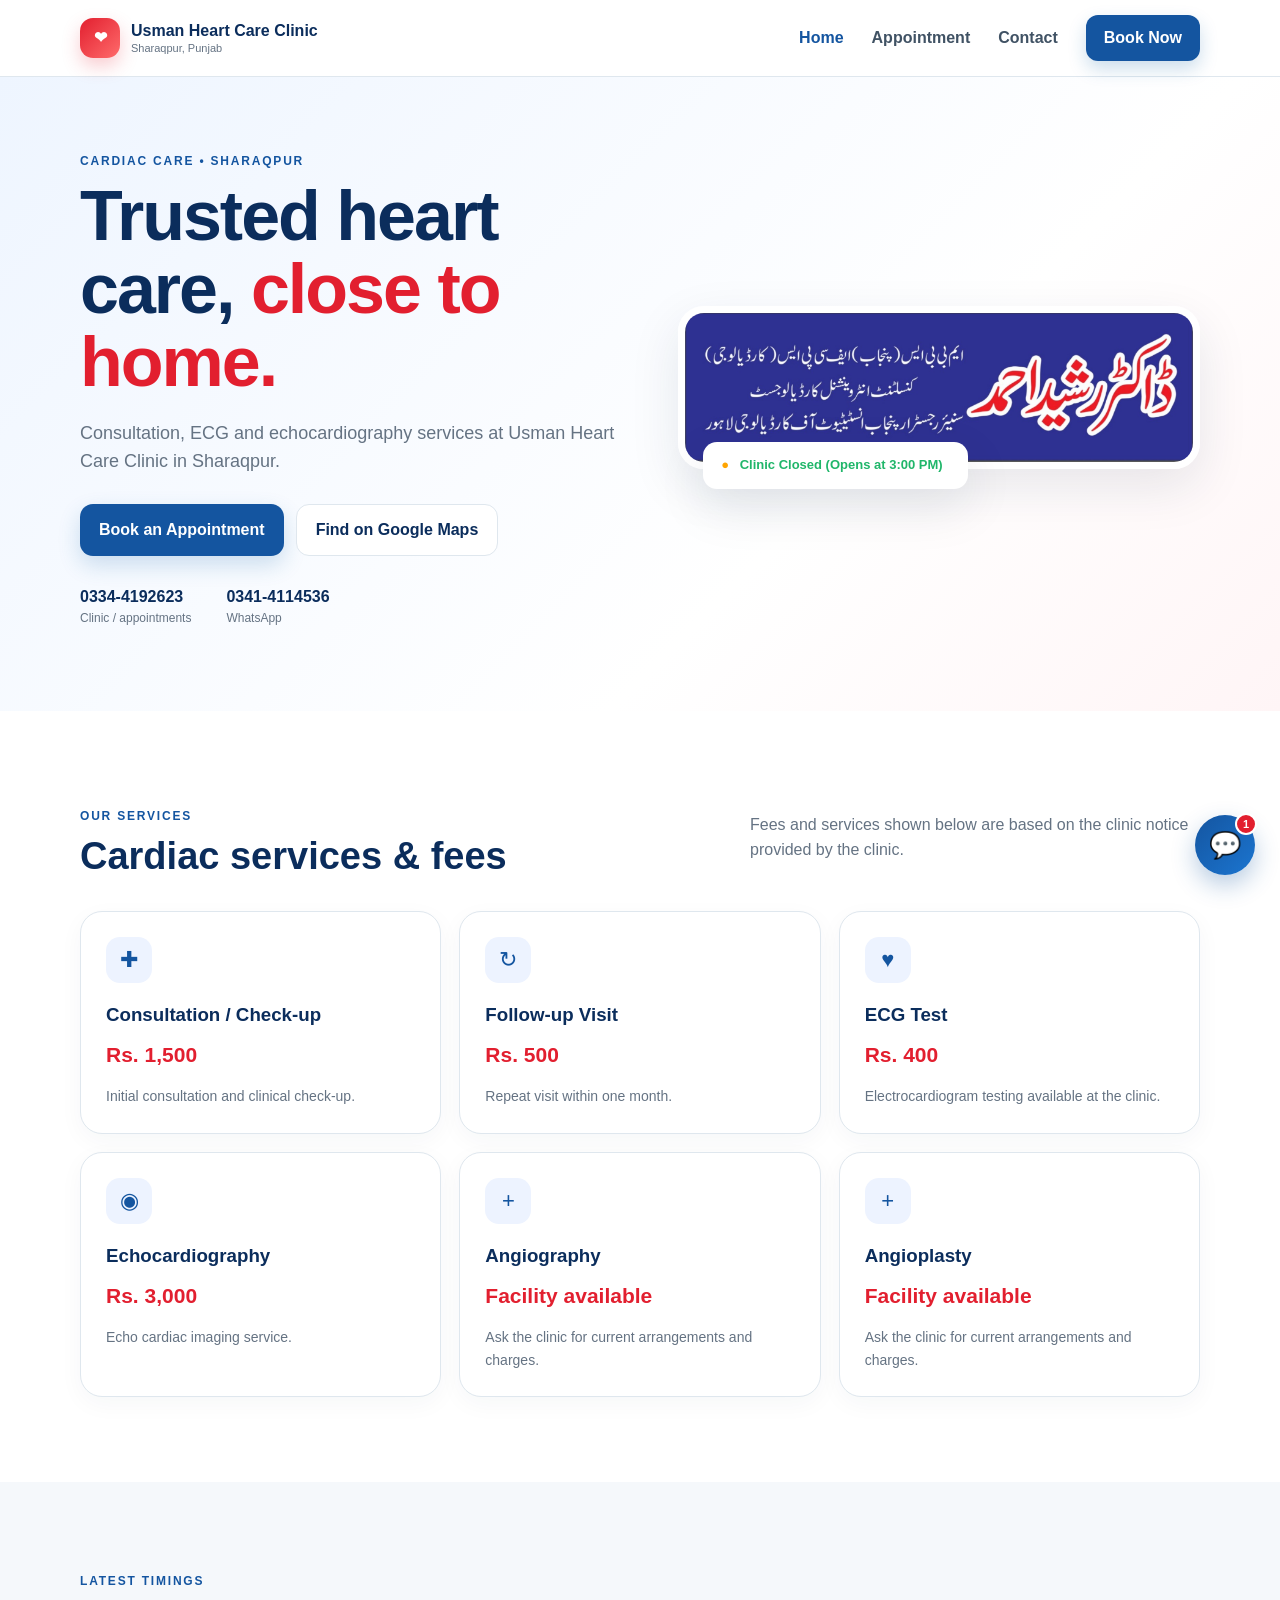
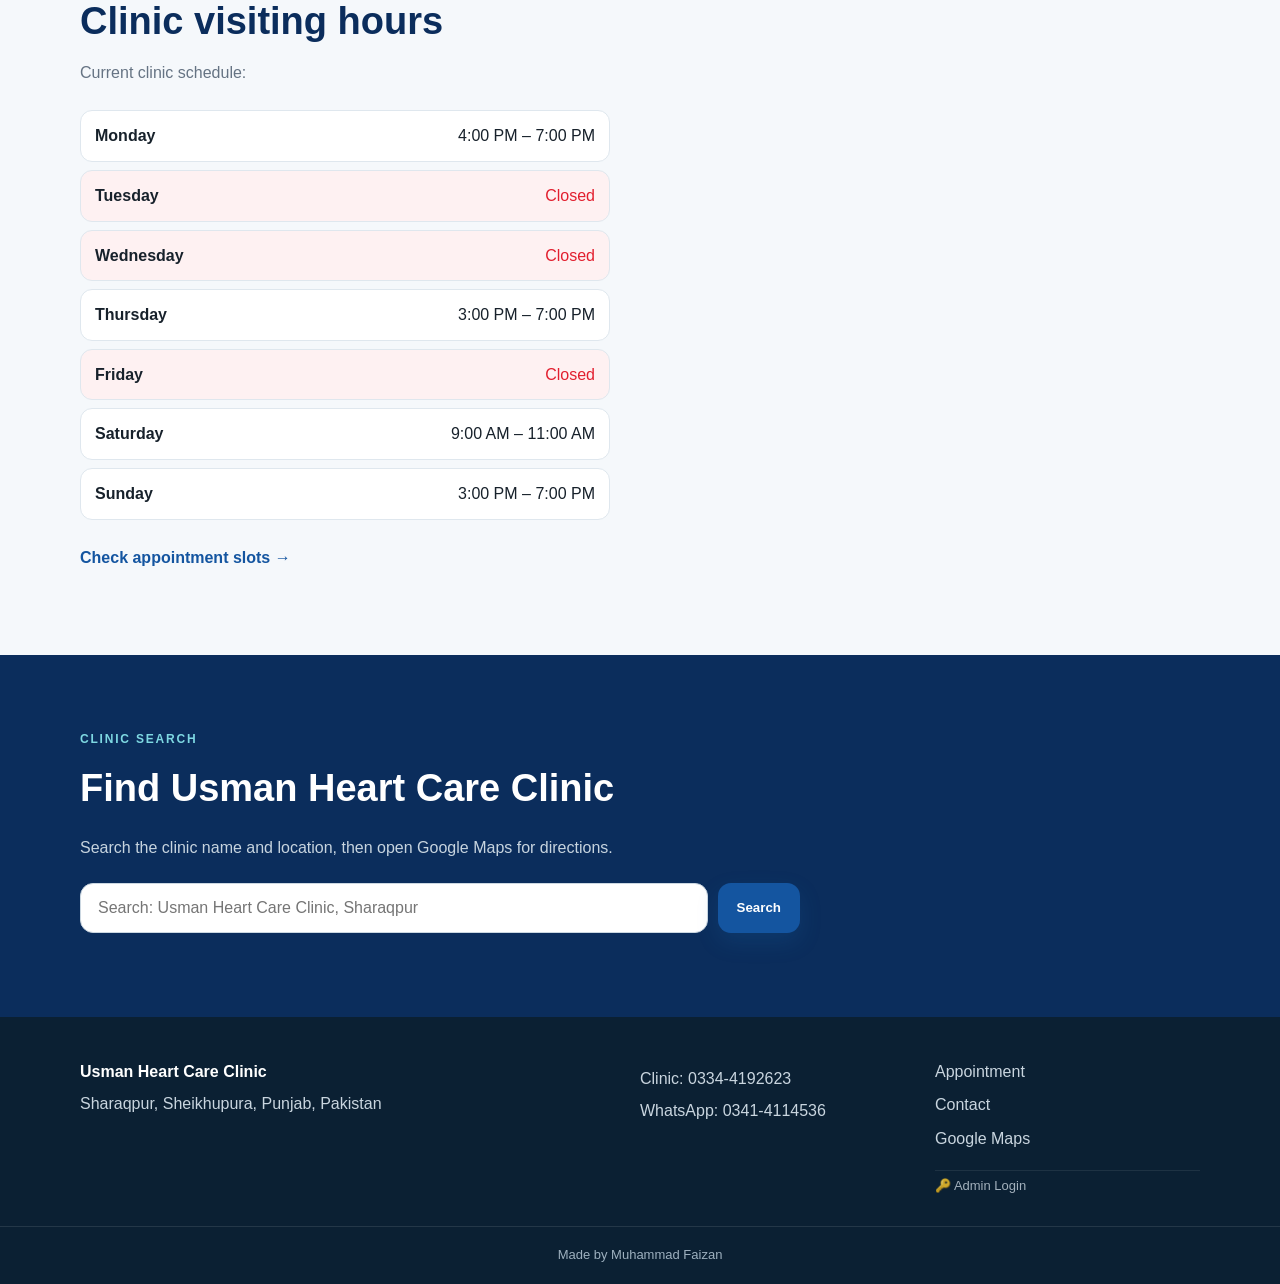
==== index.html @ 04d71bb1 "feat: Add Admin Panel, custom schedule/fees settings, OpenRouter chatbot integration, and display Dr" ====
<!DOCTYPE html>
<html lang="en">
<head>
  <meta charset="UTF-8">
  <meta name="viewport" content="width=device-width, initial-scale=1.0">
  <meta name="description" content="Usman Heart Care Clinic, Sharaqpur — cardiology consultation, ECG and echocardiography.">
  <title>Usman Heart Care Clinic | Sharaqpur</title>
  <link rel="stylesheet" href="style.css">
</head>
<body>
<header class="site-header">
  <nav class="nav container">
    <a class="brand" href="index.html"><span class="brand-icon">❤</span><span>Usman Heart Care Clinic<small>Sharaqpur, Punjab</small></span></a>
    <button class="menu-btn" aria-label="Open menu">☰</button>
    <div class="nav-links">
      <a class="active" href="index.html">Home</a>
      <a href="appointment.html">Appointment</a>
      <a href="contact.html">Contact</a>
      <a class="nav-cta" href="appointment.html">Book Now</a>
    </div>
  </nav>
</header>

<main>
<section class="hero">
  <div class="hero-bg"></div>
  <div class="container hero-grid">
    <div class="hero-copy">
      <span class="eyebrow">CARDIAC CARE • SHARAQPUR</span>
      <h1 id="hero-heading">Trusted heart care, <span>close to home.</span></h1>
      <p id="hero-subheading">Consultation, ECG and echocardiography services at Usman Heart Care Clinic in Sharaqpur.</p>
      <div class="hero-actions">
        <a class="btn btn-primary" href="appointment.html">Book an Appointment</a>
        <a class="btn btn-light" id="hero-maps-btn" href="https://www.google.com/maps/place/Usman+Heart+Care+Clinic,+Sharaqpur" target="_blank" rel="noopener">Find on Google Maps</a>
      </div>
      <div class="quick-info">
        <div><strong id="hero-phone">0334-4192623</strong><span>Clinic / appointments</span></div>
        <div><strong id="hero-whatsapp">0341-4114536</strong><span>WhatsApp</span></div>
      </div>
    </div>
    <div class="hero-card">
      <img src="assets/Dr.png" alt="Dr. Usman, Cardiologist">
      <div class="floating-card">
        <span id="clinic-status-dot">●</span> <span id="clinic-status-text">Clinic Open Now</span>
      </div>
    </div>
  </div>
</section>

<section class="section">
  <div class="container">
    <div class="section-heading">
      <div><span class="eyebrow">OUR SERVICES</span><h2>Cardiac services & fees</h2></div>
      <p>Fees and services shown below are based on the clinic notice provided by the clinic.</p>
    </div>
    <div class="service-grid" id="services-container">
      <!-- Loaded dynamically via script.js -->
      <article class="service-card"><div class="service-icon">✚</div><h3>Consultation / Check-up</h3><strong>Rs. 1,500</strong><p>Initial consultation and clinical check-up.</p></article>
      <article class="service-card"><div class="service-icon">↻</div><h3>Follow-up Visit</h3><strong>Rs. 500</strong><p>Repeat visit within one month.</p></article>
      <article class="service-card"><div class="service-icon">♥</div><h3>ECG Test</h3><strong>Rs. 400</strong><p>Electrocardiogram testing available at the clinic.</p></article>
      <article class="service-card"><div class="service-icon">◉</div><h3>Echocardiography</h3><strong>Rs. 3,000</strong><p>Echo cardiac imaging service.</p></article>
      <article class="service-card"><div class="service-icon">+</div><h3>Angiography</h3><strong>Facility available</strong><p>Ask the clinic for current arrangements and charges.</p></article>
      <article class="service-card"><div class="service-icon">+</div><h3>Angioplasty</h3><strong>Facility available</strong><p>Ask the clinic for current arrangements and charges.</p></article>
    </div>
  </div>
</section>
<section class="section alt">
  <div class="container split">
    <div>
      <span class="eyebrow">LATEST TIMINGS</span>
      <h2>Clinic visiting hours</h2>
      <p class="muted">Current clinic schedule:</p>
      <div class="hours" id="hours-container">
        <!-- Loaded dynamically via script.js -->
        <div><b>Monday</b><span>4:00 PM – 7:00 PM</span></div>
        <div><b>Thursday</b><span>3:00 PM – 7:00 PM</span></div>
        <div class="closed"><b>Friday</b><span>Closed</span></div>
        <div><b>Saturday</b><span>9:00 AM – 11:00 AM</span></div>
        <div><b>Sunday</b><span>3:00 PM – 7:00 PM</span></div>
        <div class="closed"><b>Tuesday / Wednesday</b><span>Closed</span></div>
      </div>
      <a class="text-link" href="appointment.html">Check appointment slots →</a>
    </div>
  </div>
</section>

<section class="search-section">
  <div class="container">
    <span class="eyebrow">CLINIC SEARCH</span>
    <h2>Find Usman Heart Care Clinic</h2>
    <p>Search the clinic name and location, then open Google Maps for directions.</p>
    <div class="search-row">
      <input id="clinicSearch" type="search" placeholder="Search: Usman Heart Care Clinic, Sharaqpur">
      <button class="btn btn-primary" id="searchClinic">Search</button>
    </div>
    <div id="searchResult" class="search-result" aria-live="polite"></div>
  </div>
</section>
</main>

<footer class="footer">
  <div class="container footer-grid">
    <div><strong id="footer-clinic-name">Usman Heart Care Clinic</strong><p id="footer-clinic-loc">Sharaqpur, Sheikhupura, Punjab, Pakistan</p></div>
    <div>
      <p>Clinic: <a href="tel:+923344192623" id="footer-phone">0334-4192623</a></p>
      <p>WhatsApp: <a href="https://wa.me/923414114536" target="_blank" rel="noopener" id="footer-wa">0341-4114536</a></p>
    </div>
    <div>
      <a href="appointment.html">Appointment</a>
      <a href="contact.html">Contact</a>
      <a href="https://www.google.com/maps/place/Usman+Heart+Care+Clinic,+Sharaqpur" target="_blank" rel="noopener" id="footer-maps">Google Maps</a>
      <a href="admin.html" style="opacity: 0.8; font-size: 13px; margin-top: 10px; border-top: 1px solid rgba(255,255,255,0.1); padding-top: 5px;">🔑 Admin Login</a>
    </div>
  </div>
  <div class="credit">Made by Muhammad Faizan</div>
</footer>
<script src="config.js"></script>
<script src="common.js"></script>
<script src="chatbot.js"></script>
<script src="script.js"></script>
</body>
</html>
---- style.css ----
:root{--navy:#0b2d5c;--blue:#1455a0;--cyan:#1b75d0;--red:#e21f2f;--green:#1455a0;--ink:#17212b;--muted:#657383;--bg:#f5f8fb;--white:#fff;--line:#dfe7ee;--shadow:0 18px 50px rgba(16,43,69,.10);--radius:22px}
*{box-sizing:border-box}html{scroll-behavior:smooth}body{margin:0;font-family:Inter,Segoe UI,Arial,sans-serif;color:var(--ink);background:var(--white);line-height:1.6}a{text-decoration:none;color:inherit}.container{width:min(1120px,92%);margin:auto}.site-header{position:sticky;top:0;z-index:50;background:rgba(255,255,255,.95);backdrop-filter:blur(12px);border-bottom:1px solid var(--line)}.nav{height:76px;display:flex;align-items:center;justify-content:space-between}.brand{display:flex;align-items:center;gap:11px;font-weight:800;color:var(--navy);line-height:1.1}.brand small{display:block;color:var(--muted);font-size:11px;font-weight:500;margin-top:3px}.brand-icon{width:40px;height:40px;border-radius:13px;display:grid;place-items:center;color:#fff;background:linear-gradient(135deg,var(--red),#ff6b6b);box-shadow:0 8px 18px rgba(230,57,70,.25)}.nav-links{display:flex;align-items:center;gap:28px;font-weight:600;color:#405264}.nav-links a:hover,.nav-links .active{color:var(--blue)}.nav-cta{padding:10px 18px;border-radius:12px;color:#fff!important;background:var(--blue);box-shadow:0 8px 18px rgba(23,105,170,.22)}.menu-btn{display:none;border:0;background:none;font-size:27px;color:var(--navy)}
.hero{position:relative;overflow:hidden;background:linear-gradient(135deg,#eef5ff 0%,#fff 65%,#fff5f6 100%);padding:70px 0 82px}.hero-grid{display:grid;grid-template-columns:1.02fr .98fr;gap:55px;align-items:center}.eyebrow{display:inline-block;letter-spacing:1.8px;font-size:12px;font-weight:800;color:var(--blue);margin-bottom:9px}.hero h1,.page-hero h1{font-size:clamp(42px,6vw,70px);line-height:1.04;margin:0 0 20px;color:var(--navy);letter-spacing:-2px}.hero h1 span{color:var(--red)}.hero p{font-size:18px;color:var(--muted);max-width:620px}.hero-actions{display:flex;gap:12px;flex-wrap:wrap;margin:28px 0}.btn{display:inline-flex;align-items:center;justify-content:center;min-height:48px;padding:12px 19px;border-radius:13px;border:0;font-weight:800;cursor:pointer;transition:.2s;box-shadow:none}.btn:hover{transform:translateY(-2px)}.btn-primary{background:var(--blue);color:#fff;box-shadow:0 9px 22px rgba(23,105,170,.2)}.btn-light{background:#fff;color:var(--navy);border:1px solid var(--line)}.btn-whatsapp{background:#1fae64;color:#fff}.quick-info{display:flex;gap:35px;flex-wrap:wrap}.quick-info div{display:flex;flex-direction:column}.quick-info strong{color:var(--navy)}.quick-info span{font-size:12px;color:var(--muted)}.hero-card{position:relative}.hero-card img{width:100%;display:block;border-radius:26px;box-shadow:var(--shadow);border:7px solid #fff}.floating-card{position:absolute;bottom:-20px;left:25px;background:#fff;padding:13px 18px;border-radius:14px;box-shadow:var(--shadow);font-size:13px;font-weight:700}.floating-card span{color:#20b66a;margin-right:7px}
.section{padding:85px 0}.alt{background:var(--bg)}.section-heading{display:flex;justify-content:space-between;gap:30px;align-items:end;margin-bottom:32px}.section-heading h2,.split h2{margin:0;color:var(--navy);font-size:38px;line-height:1.15}.section-heading p{max-width:450px;color:var(--muted)}.service-grid{display:grid;grid-template-columns:repeat(3,1fr);gap:18px}.service-card{padding:25px;border:1px solid var(--line);border-radius:var(--radius);background:#fff;box-shadow:0 7px 25px rgba(16,43,69,.04)}.service-icon,.contact-icon{width:46px;height:46px;border-radius:14px;background:#edf3ff;color:var(--blue);display:grid;place-items:center;font-size:22px;margin-bottom:17px}.service-card h3{margin:0 0 8px;color:var(--navy)}.service-card strong{display:block;color:var(--red);font-size:21px}.service-card p{color:var(--muted);font-size:14px;margin-bottom:0}.split{display:grid;grid-template-columns:1fr 1fr;gap:60px;align-items:center}.split.reverse{grid-template-columns:1fr 1fr}.muted{color:var(--muted)}.hours{margin:25px 0;display:grid;gap:8px}.hours div{display:flex;justify-content:space-between;gap:20px;padding:12px 14px;background:#fff;border:1px solid var(--line);border-radius:12px}.hours .closed{background:#fef1f2}.hours .closed span{color:var(--red)}.text-link{color:var(--blue);font-weight:800}.notice-image{width:100%;max-height:570px;object-fit:cover;object-position:center;border-radius:24px;box-shadow:var(--shadow);background:#fff}.check-list{list-style:none;padding:0;margin:25px 0}.check-list li{position:relative;padding:10px 0 10px 30px;color:#4c5c6a}.check-list li:before{content:"✓";position:absolute;left:0;color:var(--green);font-weight:900}.search-section{padding:70px 0;background:var(--navy);color:#fff}.search-section h2{font-size:38px;margin:0 0 8px}.search-section p{color:#c7d4df}.search-section .eyebrow{color:#7ed8e2}.search-row{display:flex;gap:10px;max-width:720px;margin-top:22px}.search-row input{flex:1;padding:15px 17px;border-radius:13px;border:1px solid #cbd7e1;font-size:16px}.search-result{margin-top:14px;color:#dff8fb}.footer{background:#0b2033;color:#c9d5df;padding:42px 0 0}.footer-grid{display:grid;grid-template-columns:2fr 1fr 1fr;gap:30px}.footer strong{color:#fff}.footer p{margin:7px 0}.footer a:hover{color:#fff}.footer-grid>div:last-child{display:grid;gap:8px;align-content:start}.credit{text-align:center;border-top:1px solid rgba(255,255,255,.1);margin-top:30px;padding:18px;color:#9eb0bf;font-size:13px}
.page-hero{background:linear-gradient(135deg,#eef5ff,#fff5f6);padding:70px 0 60px}.page-hero h1{font-size:clamp(40px,5vw,60px)}.page-hero p{font-size:18px;color:var(--muted);max-width:700px}.appointment-layout{display:grid;grid-template-columns:1.5fr .7fr;gap:25px}.booking-card,.side-card,.contact-card{background:#fff;border:1px solid var(--line);border-radius:var(--radius);box-shadow:var(--shadow)}.booking-card{padding:30px}.form-title{display:flex;justify-content:space-between;gap:20px;align-items:end;margin-bottom:24px}.form-title h2{margin:0;color:var(--navy)}.form-title span{font-size:12px;color:var(--muted)}.form-grid{display:grid;grid-template-columns:1fr 1fr;gap:18px}.form-grid label{display:grid;gap:7px;font-weight:700;font-size:14px}.form-grid input,.form-grid select,.form-grid textarea{width:100%;font:inherit;padding:13px 14px;border:1px solid #d4dee7;border-radius:11px;outline:none;background:#fff;color:var(--ink)}.form-grid input:focus,.form-grid select:focus,.form-grid textarea:focus{border-color:var(--blue);box-shadow:0 0 0 3px rgba(23,105,170,.1)}.full{grid-column:1/-1}.booking-rules{margin:22px 0;padding:17px 19px;background:#f1f5ff;border-radius:13px;font-size:13px}.booking-rules ul{margin:7px 0 0;padding-left:18px;color:var(--muted)}.consent{display:flex;gap:10px;align-items:flex-start;font-size:13px;color:var(--muted);margin:20px 0}.consent input{margin-top:4px}.full-btn{width:100%}.message{display:none;margin-top:15px;padding:14px;border-radius:12px;font-weight:700}.message.success{display:block;background:#eef4ff;color:#123d76}.message.error{display:block;background:#fff0f1;color:#9b1c28}.booking-side{display:grid;gap:18px;align-content:start}.side-card{padding:25px}.side-card h3{color:var(--navy);margin:0 0 15px;font-size:23px}.side-card p{font-size:14px;color:#4e6070}.contact-grid{display:grid;grid-template-columns:repeat(3,1fr);gap:20px}.contact-card{padding:28px}.contact-card h2{margin:0 0 7px;color:var(--navy)}.contact-card p{color:var(--muted);min-height:54px}.big-link{display:block;font-size:22px;font-weight:900;color:var(--blue);margin:15px 0 20px}.map-box{min-height:390px;border-radius:24px;background:radial-gradient(circle at 30% 25%,#dff5fa,#e9eef4 55%,#dce6ee);display:grid;place-items:center;text-align:center;box-shadow:var(--shadow)}.map-box>div{background:#fff;padding:30px;border-radius:22px;box-shadow:0 15px 35px rgba(16,43,69,.12)}.map-pin{font-size:44px;color:var(--red)}.map-box h3{color:var(--navy);margin:5px 0}.map-box p{color:var(--muted)}
@media(max-width:850px){.nav-links{display:none;position:absolute;top:76px;left:0;right:0;background:#fff;padding:18px 4%;border-bottom:1px solid var(--line);flex-direction:column;align-items:stretch;gap:14px}.nav-links.open{display:flex}.menu-btn{display:block}.hero-grid,.split,.split.reverse,.appointment-layout{grid-template-columns:1fr}.hero{padding-top:45px}.hero-card{max-width:650px}.service-grid{grid-template-columns:1fr 1fr}.contact-grid{grid-template-columns:1fr 1fr}.footer-grid{grid-template-columns:1fr 1fr}.section-heading{display:block}.booking-side{grid-template-columns:1fr 1fr}}
@media(max-width:600px){.nav{height:68px}.brand{font-size:14px}.brand-icon{width:36px;height:36px}.hero h1,.page-hero h1{font-size:42px;letter-spacing:-1.5px}.hero{padding:42px 0 60px}.hero-actions .btn{width:100%}.quick-info{gap:15px}.section{padding:58px 0}.section-heading h2,.split h2,.search-section h2{font-size:30px}.service-grid,.contact-grid,.form-grid,.booking-side{grid-template-columns:1fr}.form-grid .full{grid-column:auto}.form-title{display:block}.search-row{display:grid}.footer-grid{grid-template-columns:1fr}.hours div{font-size:13px}.notice-image{max-height:520px}.floating-card{position:relative;left:0;bottom:auto;margin-top:12px}.hero-card img{border-width:4px}}

/* ==========================================================================
   Chatbot Widget Styling
   ========================================================================== */
#uhc-chat-widget {
  position: fixed;
  bottom: 25px;
  right: 25px;
  z-index: 10000;
  font-family: inherit;
}
.chat-trigger {
  width: 60px;
  height: 60px;
  border-radius: 50%;
  background: linear-gradient(135deg, var(--blue), var(--cyan));
  color: #fff;
  border: 0;
  box-shadow: 0 10px 25px rgba(20, 85, 160, 0.3);
  cursor: pointer;
  display: flex;
  align-items: center;
  justify-content: center;
  font-size: 26px;
  position: relative;
  transition: transform 0.3s cubic-bezier(0.175, 0.885, 0.32, 1.275);
}
.chat-trigger:hover {
  transform: scale(1.08) rotate(5deg);
}
.chat-trigger-badge {
  position: absolute;
  top: -2px;
  right: -2px;
  background: var(--red);
  color: #fff;
  border-radius: 50%;
  width: 22px;
  height: 22px;
  font-size: 11px;
  font-weight: 800;
  display: flex;
  align-items: center;
  justify-content: center;
  border: 2px solid #fff;
}
.chat-container {
  position: absolute;
  bottom: 75px;
  right: 0;
  width: 380px;
  height: 520px;
  background: #fff;
  border-radius: var(--radius);
  box-shadow: 0 20px 60px rgba(16, 43, 69, 0.18);
  border: 1px solid var(--line);
  display: flex;
  flex-direction: column;
  overflow: hidden;
  transition: transform 0.3s cubic-bezier(0.175, 0.885, 0.32, 1.275), opacity 0.3s;
  transform-origin: bottom right;
}
.chat-container.closed {
  transform: scale(0.8) translateY(40px);
  opacity: 0;
  pointer-events: none;
}
.chat-header {
  background: linear-gradient(135deg, var(--navy), var(--blue));
  color: #fff;
  padding: 16px 20px;
  display: flex;
  align-items: center;
  justify-content: space-between;
}
.chat-doctor-info {
  display: flex;
  align-items: center;
  gap: 12px;
}
.chat-doctor-avatar {
  width: 36px;
  height: 36px;
  border-radius: 50%;
  background: rgba(255,255,255,0.2);
  display: grid;
  place-items: center;
  font-size: 18px;
}
.chat-title {
  margin: 0;
  font-size: 15px;
  font-weight: 700;
}
.chat-status {
  font-size: 11px;
  color: rgba(255,255,255,0.75);
  display: block;
}
.chat-close {
  background: none;
  border: 0;
  color: #fff;
  font-size: 26px;
  cursor: pointer;
  opacity: 0.8;
}
.chat-close:hover {
  opacity: 1;
}
.chat-messages {
  flex: 1;
  padding: 20px;
  overflow-y: auto;
  background: #f7fafc;
  display: flex;
  flex-direction: column;
  gap: 15px;
}
.chat-bubble-container {
  display: flex;
  flex-direction: column;
  max-width: 80%;
}
.chat-bubble-container.user {
  align-self: flex-end;
}
.chat-bubble-container.bot {
  align-self: flex-start;
}
.chat-bubble {
  padding: 12px 16px;
  border-radius: 18px;
  font-size: 14.5px;
  line-height: 1.45;
  box-shadow: 0 2px 5px rgba(0,0,0,0.02);
}
.user .chat-bubble {
  background: var(--blue);
  color: #fff;
  border-bottom-right-radius: 4px;
}
.bot .chat-bubble {
  background: #fff;
  color: var(--ink);
  border-bottom-left-radius: 4px;
  border: 1px solid var(--line);
}
.chat-bubble-time {
  font-size: 10px;
  color: var(--muted);
  margin-top: 4px;
  align-self: flex-end;
}
.chat-bubble a {
  color: var(--cyan);
  text-decoration: underline;
  font-weight: 600;
}
.user .chat-bubble a {
  color: #fff;
}
.chat-chips {
  padding: 10px 15px;
  background: #fff;
  border-top: 1px solid var(--line);
  display: flex;
  gap: 8px;
  overflow-x: auto;
  white-space: nowrap;
}
.chat-chips::-webkit-scrollbar {
  height: 4px;
}
.chat-chip {
  background: var(--bg);
  border: 1px solid var(--line);
  color: var(--navy);
  padding: 6px 12px;
  border-radius: 15px;
  font-size: 12px;
  font-weight: 600;
  cursor: pointer;
  transition: all 0.2s;
  flex-shrink: 0;
}
.chat-chip:hover {
  background: var(--blue);
  color: #fff;
  border-color: var(--blue);
}
.chat-form {
  display: flex;
  border-top: 1px solid var(--line);
  background: #fff;
}
.chat-input {
  flex: 1;
  border: 0;
  padding: 15px 20px;
  outline: none;
  font-size: 14px;
  color: var(--ink);
}
.chat-send {
  background: none;
  border: 0;
  color: var(--blue);
  font-size: 18px;
  padding: 0 20px;
  cursor: pointer;
  transition: transform 0.2s;
}
.chat-send:hover {
  transform: translateX(3px);
}

/* Typing Indicator Animation */
.dot-flashing {
  position: relative;
  width: 8px;
  height: 8px;
  border-radius: 5px;
  background-color: var(--muted);
  color: var(--muted);
  animation: dot-flashing 1s infinite linear alternate;
  animation-delay: .5s;
  margin: 0 10px;
}
.dot-flashing::before, .dot-flashing::after {
  content: '';
  display: inline-block;
  position: absolute;
  top: 0;
}
.dot-flashing::before {
  left: -15px;
  width: 8px;
  height: 8px;
  border-radius: 5px;
  background-color: var(--muted);
  color: var(--muted);
  animation: dot-flashing 1s infinite alternate;
  animation-delay: 0s;
}
.dot-flashing::after {
  left: 15px;
  width: 8px;
  height: 8px;
  border-radius: 5px;
  background-color: var(--muted);
  color: var(--muted);
  animation: dot-flashing 1s infinite alternate;
  animation-delay: 1s;
}
@keyframes dot-flashing {
  0% { background-color: var(--muted); }
  50%, 100% { background-color: rgba(101,115,131,0.2); }
}

/* ==========================================================================
   Admin Panel Dashboard Styling
   ========================================================================== */
.admin-body {
  background-color: var(--bg);
}
.admin-header {
  border-bottom: 1px solid var(--line);
}
.admin-nav-actions {
  display: flex;
  align-items: center;
  gap: 20px;
}
.admin-user-status {
  font-size: 14px;
  font-weight: 700;
  color: var(--muted);
}
.admin-main {
  padding: 40px 0 60px;
}
.admin-grid {
  display: grid;
  grid-template-columns: 260px 1fr;
  gap: 30px;
}
.admin-sidebar {
  background: #fff;
  border: 1px solid var(--line);
  border-radius: var(--radius);
  padding: 20px 15px;
  align-self: start;
}
.admin-nav-menu {
  display: flex;
  flex-direction: column;
  gap: 8px;
}
.admin-nav-item {
  width: 100%;
  border: 0;
  background: none;
  padding: 14px 18px;
  border-radius: 12px;
  font-weight: 700;
  font-size: 15px;
  color: var(--muted);
  text-align: left;
  cursor: pointer;
  transition: all 0.2s;
  display: flex;
  align-items: center;
  gap: 12px;
}
.admin-nav-item:hover, .admin-nav-item.active {
  background: var(--bg);
  color: var(--blue);
}
.admin-content {
  min-width: 0;
}
.admin-panel {
  display: none;
}
.admin-panel.active {
  display: block;
}
.panel-header {
  margin-bottom: 30px;
}
.panel-header h2 {
  margin: 0;
  color: var(--navy);
  font-size: 32px;
}

/* Stats Cards */
.stats-grid {
  display: grid;
  grid-template-columns: repeat(3, 1fr);
  gap: 20px;
  margin-bottom: 35px;
}
.stat-card {
  background: #fff;
  border: 1px solid var(--line);
  border-radius: 16px;
  padding: 20px 24px;
  box-shadow: 0 8px 24px rgba(16,43,69,0.03);
  border-left: 5px solid var(--cyan);
}
.stat-card.warning {
  border-left-color: #ffa502;
}
.stat-card.success {
  border-left-color: #2ed573;
}
.stat-card h3 {
  margin: 0 0 10px;
  font-size: 13px;
  text-transform: uppercase;
  letter-spacing: 1px;
  color: var(--muted);
}
.stat-number {
  font-size: 36px;
  font-weight: 800;
  color: var(--navy);
}

/* Filters & Search */
.control-row {
  display: flex;
  gap: 15px;
  margin-bottom: 20px;
}
.control-row input {
  flex: 1;
  padding: 12px 16px;
  border: 1px solid var(--line);
  border-radius: 11px;
  outline: none;
  font-size: 14px;
}
.control-row select {
  padding: 12px 16px;
  border: 1px solid var(--line);
  border-radius: 11px;
  outline: none;
  font-weight: 600;
  background: #fff;
}

/* Tables */
.table-container {
  background: #fff;
  border: 1px solid var(--line);
  border-radius: var(--radius);
  overflow: hidden;
  box-shadow: var(--shadow);
}
.admin-table {
  width: 100%;
  border-collapse: collapse;
  text-align: left;
}
.admin-table th {
  background: #f7fafc;
  padding: 16px 20px;
  font-weight: 700;
  color: var(--navy);
  font-size: 14px;
  border-bottom: 1px solid var(--line);
}
.admin-table td {
  padding: 18px 20px;
  border-bottom: 1px solid var(--line);
  font-size: 14px;
  vertical-align: middle;
}
.admin-table tr:last-child td {
  border-bottom: 0;
}
.td-id {
  color: var(--muted);
  font-family: monospace;
}
.patient-name {
  font-weight: 700;
  color: var(--navy);
}
.patient-meta {
  font-size: 12px;
  color: var(--muted);
  margin-top: 3px;
}
.service-tag {
  background: var(--bg);
  color: var(--blue);
  padding: 4px 10px;
  border-radius: 8px;
  font-weight: 700;
  font-size: 12px;
}
.appt-date {
  font-weight: 700;
  color: var(--navy);
}
.appt-time {
  font-size: 12px;
  color: var(--muted);
}
.status-badge {
  display: inline-block;
  padding: 5px 12px;
  border-radius: 30px;
  font-size: 11px;
  font-weight: 800;
  text-align: center;
}
.status-pending {
  background: #fff8db;
  color: #b7791f;
}
.status-confirmed {
  background: #e6fffa;
  color: #1e3a8a;
}
.status-cancelled {
  background: #fff5f5;
  color: #c53030;
}
.action-buttons {
  display: flex;
  gap: 6px;
}
.btn-action {
  width: 32px;
  height: 32px;
  border-radius: 8px;
  border: 1px solid var(--line);
  background: #fff;
  cursor: pointer;
  display: flex;
  align-items: center;
  justify-content: center;
  font-size: 14px;
  font-weight: 800;
  transition: all 0.2s;
  text-decoration: none;
}
.btn-action:hover {
  transform: translateY(-1px);
}
.btn-action.confirm {
  background: #e6fffa;
  color: #2e7d32;
  border-color: #a5d6a7;
}
.btn-action.cancel {
  background: #fff5f5;
  color: #c53030;
  border-color: #fca5a5;
}
.btn-action.delete {
  background: #fff5f5;
  color: #c53030;
}
.btn-action.whatsapp {
  background: #e8f5e9;
  color: #2e7d32;
  border-color: #a5d6a7;
}

.empty-state {
  padding: 40px;
  text-align: center;
  color: var(--muted);
}

/* Settings Form Grid */
.settings-grid {
  display: grid;
  grid-template-columns: 1fr;
  gap: 30px;
}
.settings-card {
  background: #fff;
  border: 1px solid var(--line);
  border-radius: var(--radius);
  padding: 30px;
  box-shadow: 0 10px 30px rgba(16,43,69,0.03);
}
.settings-card h3 {
  margin: 0 0 8px;
  color: var(--navy);
  font-size: 20px;
}
.form-group {
  margin-bottom: 20px;
  display: flex;
  flex-direction: column;
  gap: 7px;
}
.form-group label {
  font-weight: 700;
  font-size: 14px;
  color: var(--navy);
}
.form-group input, .form-group textarea, .form-group select {
  width: 100%;
  padding: 12px 14px;
  border: 1px solid #d4dee7;
  border-radius: 11px;
  outline: none;
  font: inherit;
  font-size: 14.5px;
}
.form-group input:focus, .form-group textarea:focus, .form-group select:focus {
  border-color: var(--blue);
  box-shadow: 0 0 0 3px rgba(23,105,170,.1);
}
.form-row {
  display: grid;
  grid-template-columns: 1fr 1fr;
  gap: 18px;
}
.form-divider {
  border: 0;
  border-top: 1px solid var(--line);
  margin: 25px 0;
}
.save-status-msg {
  margin-top: 15px;
  padding: 12px;
  border-radius: 10px;
  font-weight: 700;
  font-size: 13.5px;
}
.save-status-msg.success {
  background: #edf7ed;
  color: #1e4620;
}
.help-text {
  font-size: 11.5px;
  color: var(--muted);
}

/* Day Config List */
.day-config-row {
  display: flex;
  align-items: center;
  justify-content: space-between;
  padding: 14px 20px;
  background: #fcfdfe;
  border: 1px solid var(--line);
  border-radius: 14px;
  margin-bottom: 12px;
}
.day-chk-label {
  display: flex;
  align-items: center;
  gap: 12px;
  font-size: 15px;
  user-select: none;
}
.day-chk-label input {
  width: 18px;
  height: 18px;
  cursor: pointer;
}
.day-time-inputs {
  display: flex;
  gap: 15px;
  align-items: center;
}
.day-time-inputs div {
  display: flex;
  flex-direction: column;
  gap: 4px;
}
.day-time-inputs label {
  font-size: 10px;
  font-weight: 800;
  text-transform: uppercase;
  color: var(--muted);
}
.day-time-inputs input, .day-time-inputs select {
  padding: 6px 10px;
  border-radius: 8px;
  border: 1px solid var(--line);
  font-size: 13px;
  width: auto;
}

/* Services Simple Table */
.services-list-container {
  border: 1px solid var(--line);
  border-radius: 14px;
  overflow: hidden;
  margin: 15px 0 25px;
}
.admin-table.simple th {
  padding: 10px 15px;
  font-size: 13px;
}
.admin-table.simple td {
  padding: 12px 15px;
}
.service-title-cell {
  font-weight: 700;
  color: var(--navy);
}
.service-desc-cell {
  font-size: 12px;
}
.inline-form-grid {
  display: grid;
  grid-template-columns: 1fr 1fr;
  gap: 15px;
  margin-top: 15px;
}
.inline-form-grid .full-width {
  grid-column: 1 / -1;
}

/* Login Overlay */
.login-overlay {
  position: fixed;
  top: 0;
  left: 0;
  width: 100vw;
  height: 100vh;
  background: rgba(11,45,92,0.4);
  backdrop-filter: blur(10px);
  z-index: 20000;
  display: flex;
  align-items: center;
  justify-content: center;
}
.login-card {
  background: #fff;
  padding: 40px;
  border-radius: var(--radius);
  box-shadow: 0 30px 70px rgba(0,0,0,0.18);
  width: 100%;
  max-width: 420px;
  text-align: center;
  border: 1px solid var(--line);
}
.login-card h2 {
  margin: 20px 0 8px;
  color: var(--navy);
}
.login-error-msg {
  color: var(--red);
  font-size: 13px;
  font-weight: 700;
  margin-bottom: 15px;
  text-align: left;
}
.input-password-wrapper {
  position: relative;
  display: flex;
  align-items: center;
  width: 100%;
}
.btn-toggle-visibility {
  position: absolute;
  right: 14px;
  background: none;
  border: 0;
  font-weight: 700;
  color: var(--blue);
  cursor: pointer;
  font-size: 13px;
}

/* Extra Responsive additions */
@media(max-width: 900px) {
  .admin-grid {
    grid-template-columns: 1fr;
  }
  .stats-grid {
    grid-template-columns: 1fr;
  }
}
@media(max-width: 600px) {
  .chat-container {
    width: 90vw;
    right: -10px;
    height: 80vh;
  }
}
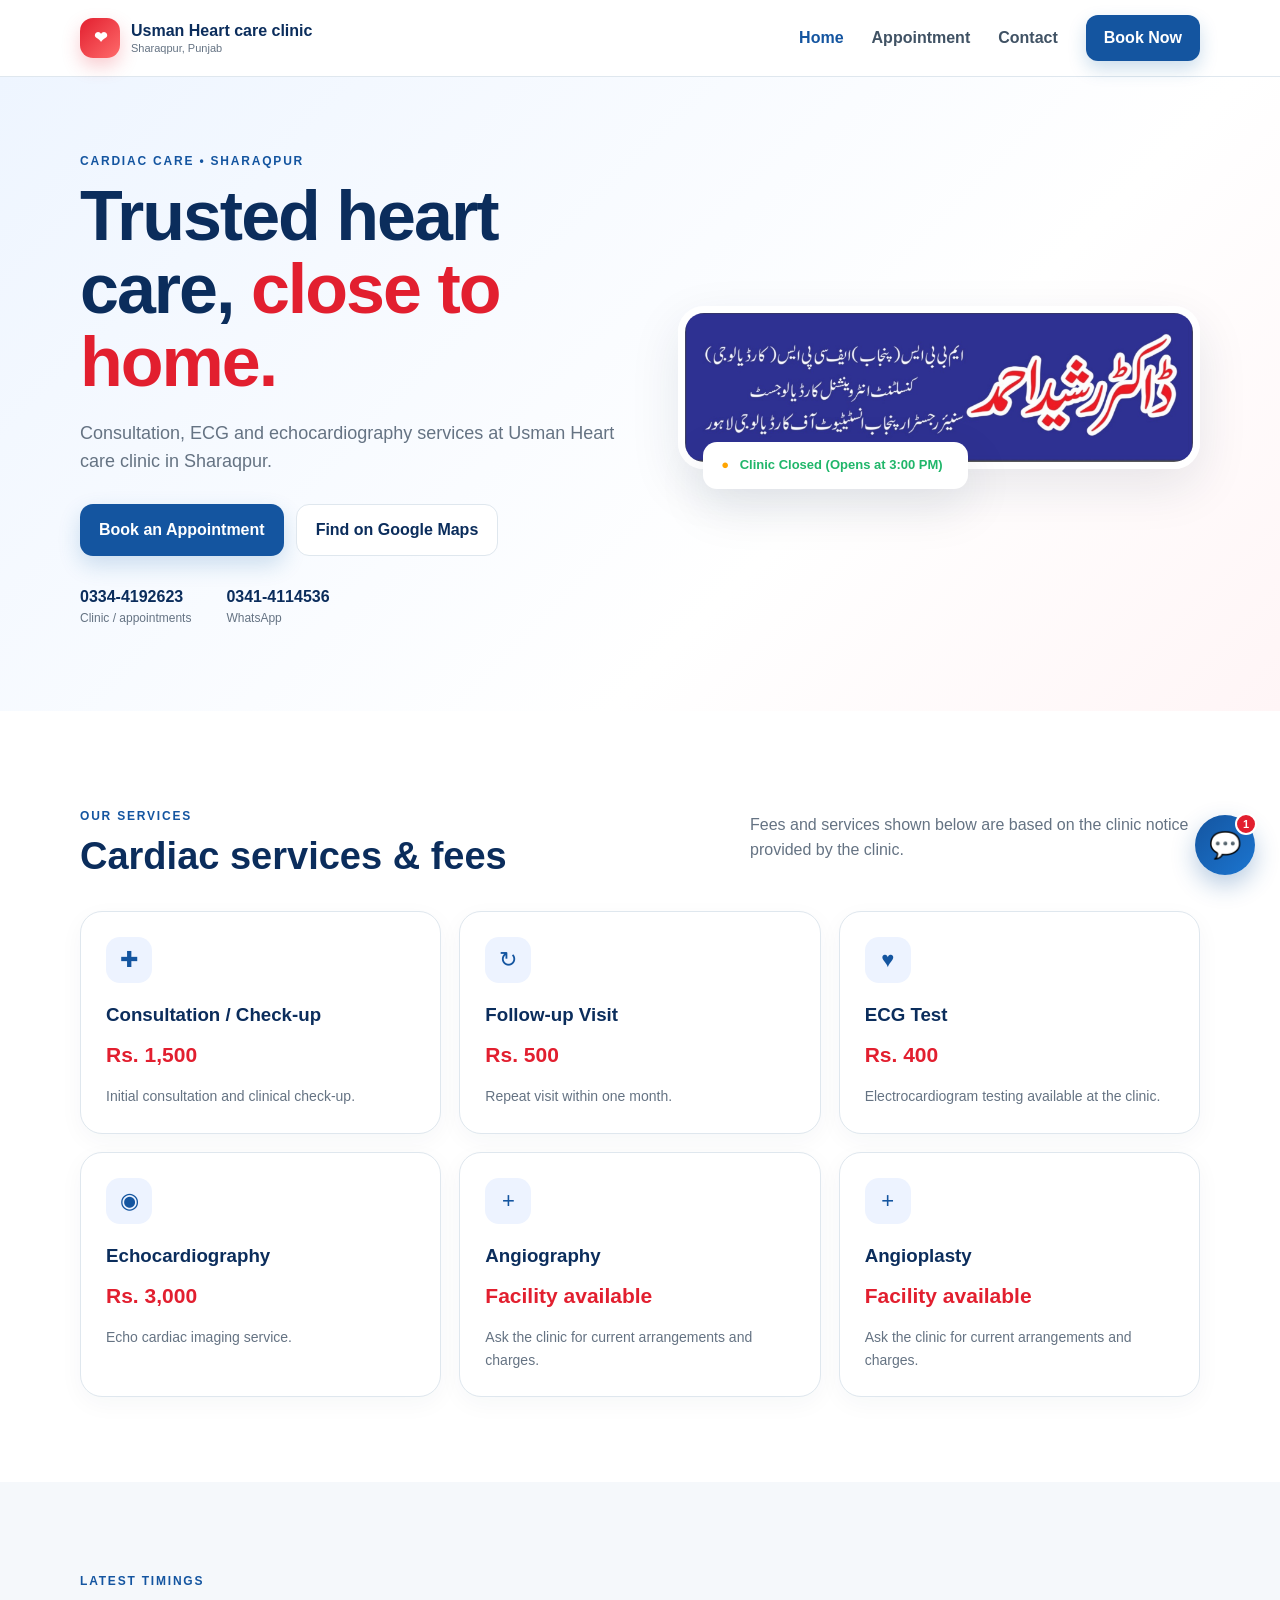
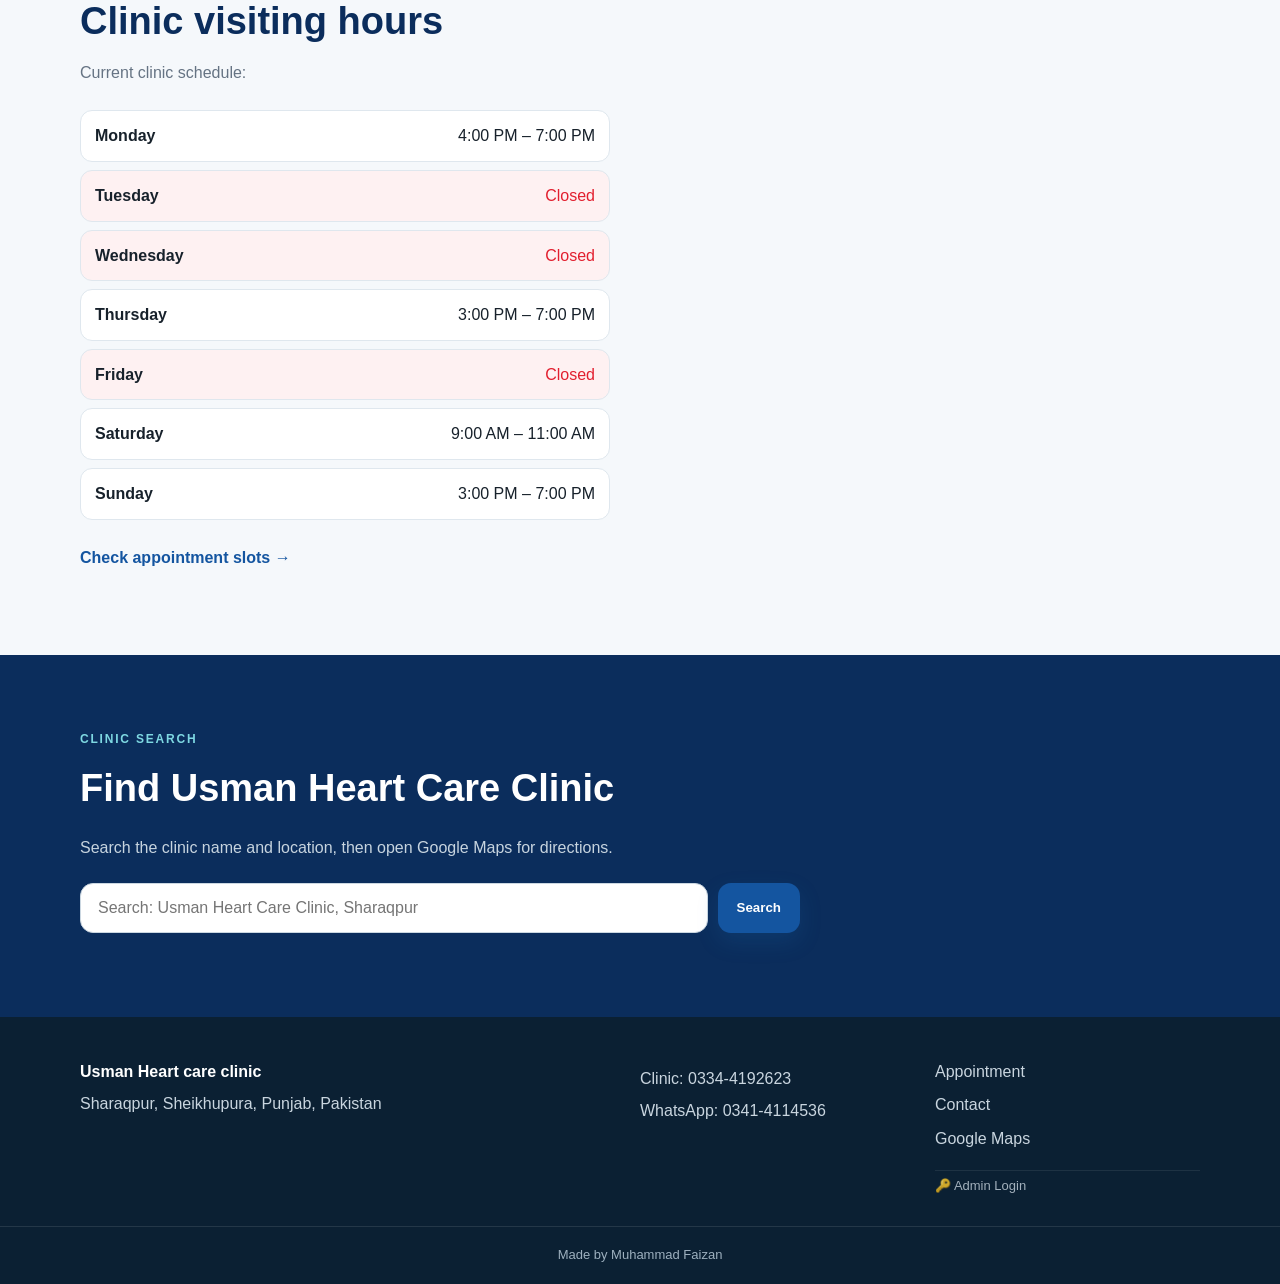
==== commit 82612236: "fix: Update doctor name to Dr. Rasheed Ahmad and clinic brand case to Usman Heart care clinic" ====
--- a/index.html
+++ b/index.html
@@ -10,7 +10,7 @@
 <body>
 <header class="site-header">
   <nav class="nav container">
-    <a class="brand" href="index.html"><span class="brand-icon">❤</span><span>Usman Heart Care Clinic<small>Sharaqpur, Punjab</small></span></a>
+    <a class="brand" href="index.html"><span class="brand-icon">❤</span><span>Usman Heart care clinic<small>Sharaqpur, Punjab</small></span></a>
     <button class="menu-btn" aria-label="Open menu">☰</button>
     <div class="nav-links">
       <a class="active" href="index.html">Home</a>
@@ -39,7 +39,7 @@
       </div>
     </div>
     <div class="hero-card">
-      <img src="assets/Dr.png" alt="Dr. Usman, Cardiologist">
+      <img src="assets/Dr.png" alt="Dr. Rasheed Ahmad, Cardiologist">
       <div class="floating-card">
         <span id="clinic-status-dot">●</span> <span id="clinic-status-text">Clinic Open Now</span>
       </div>
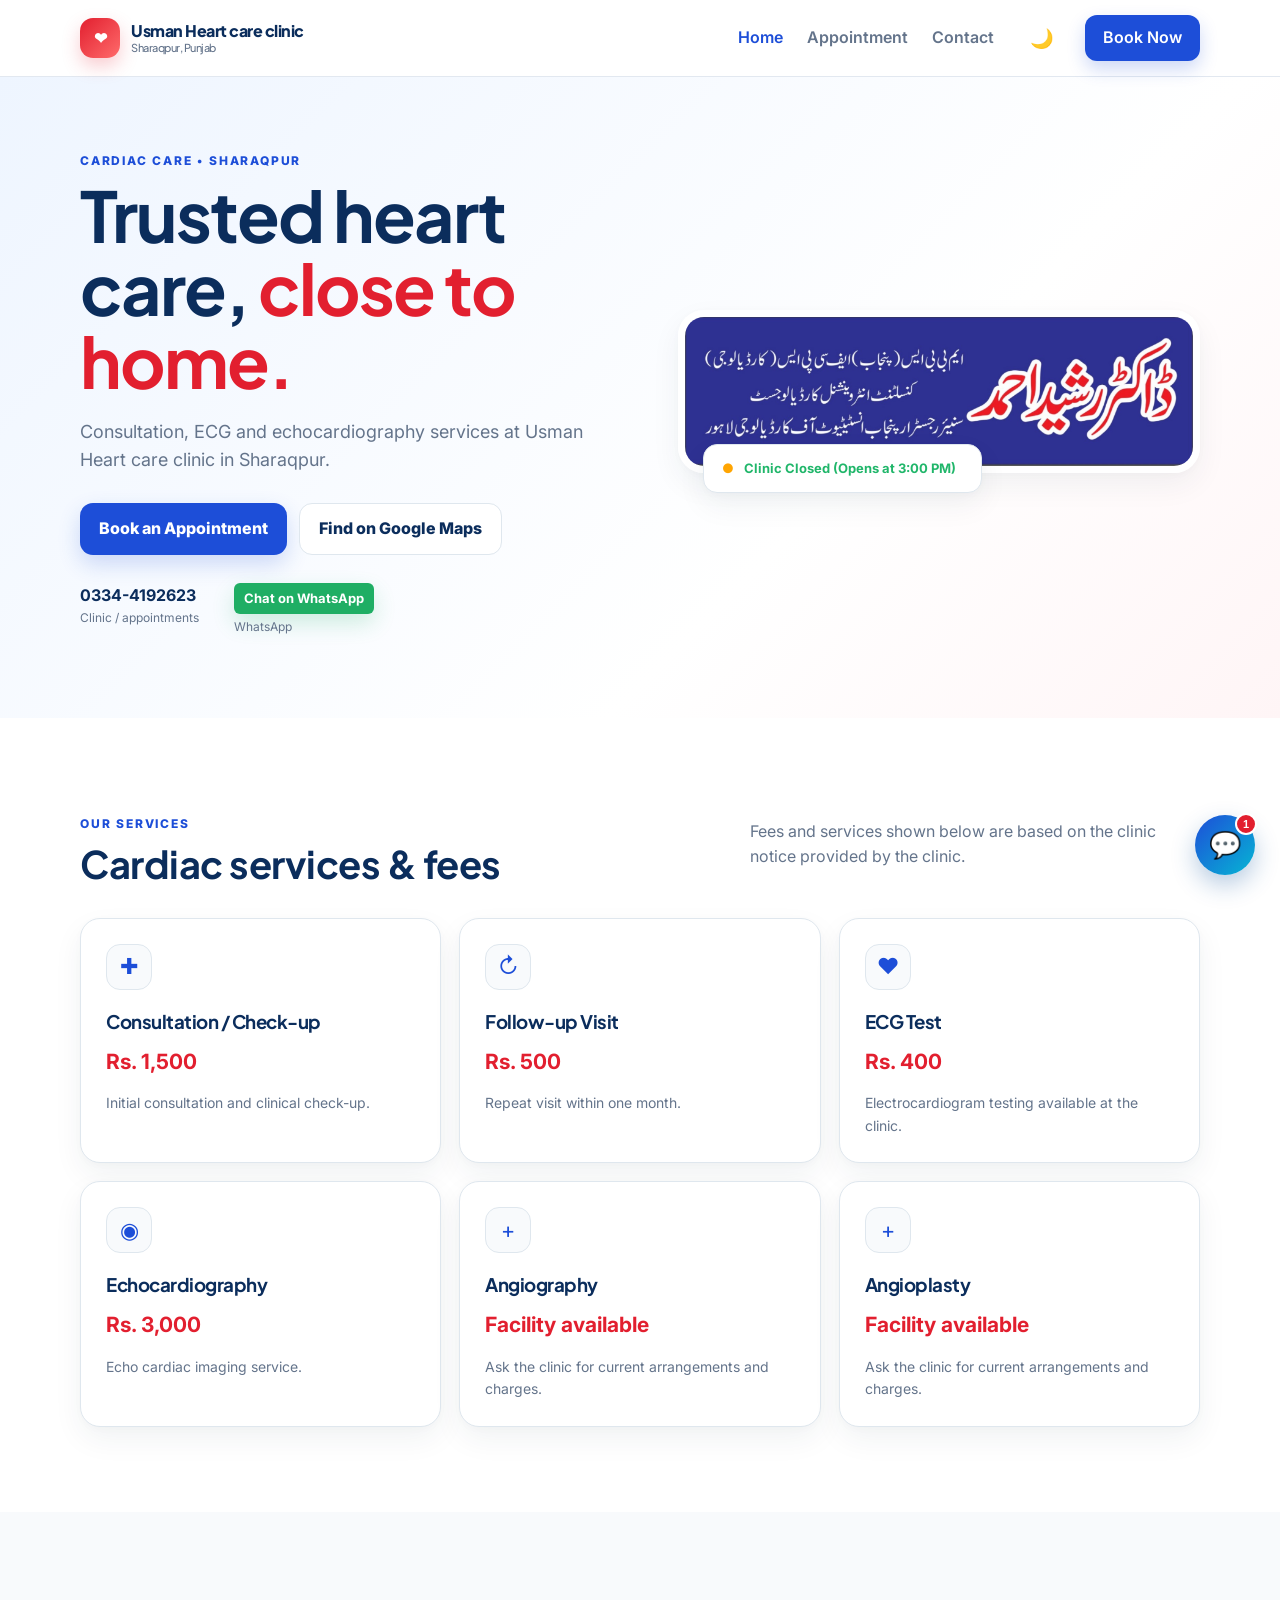
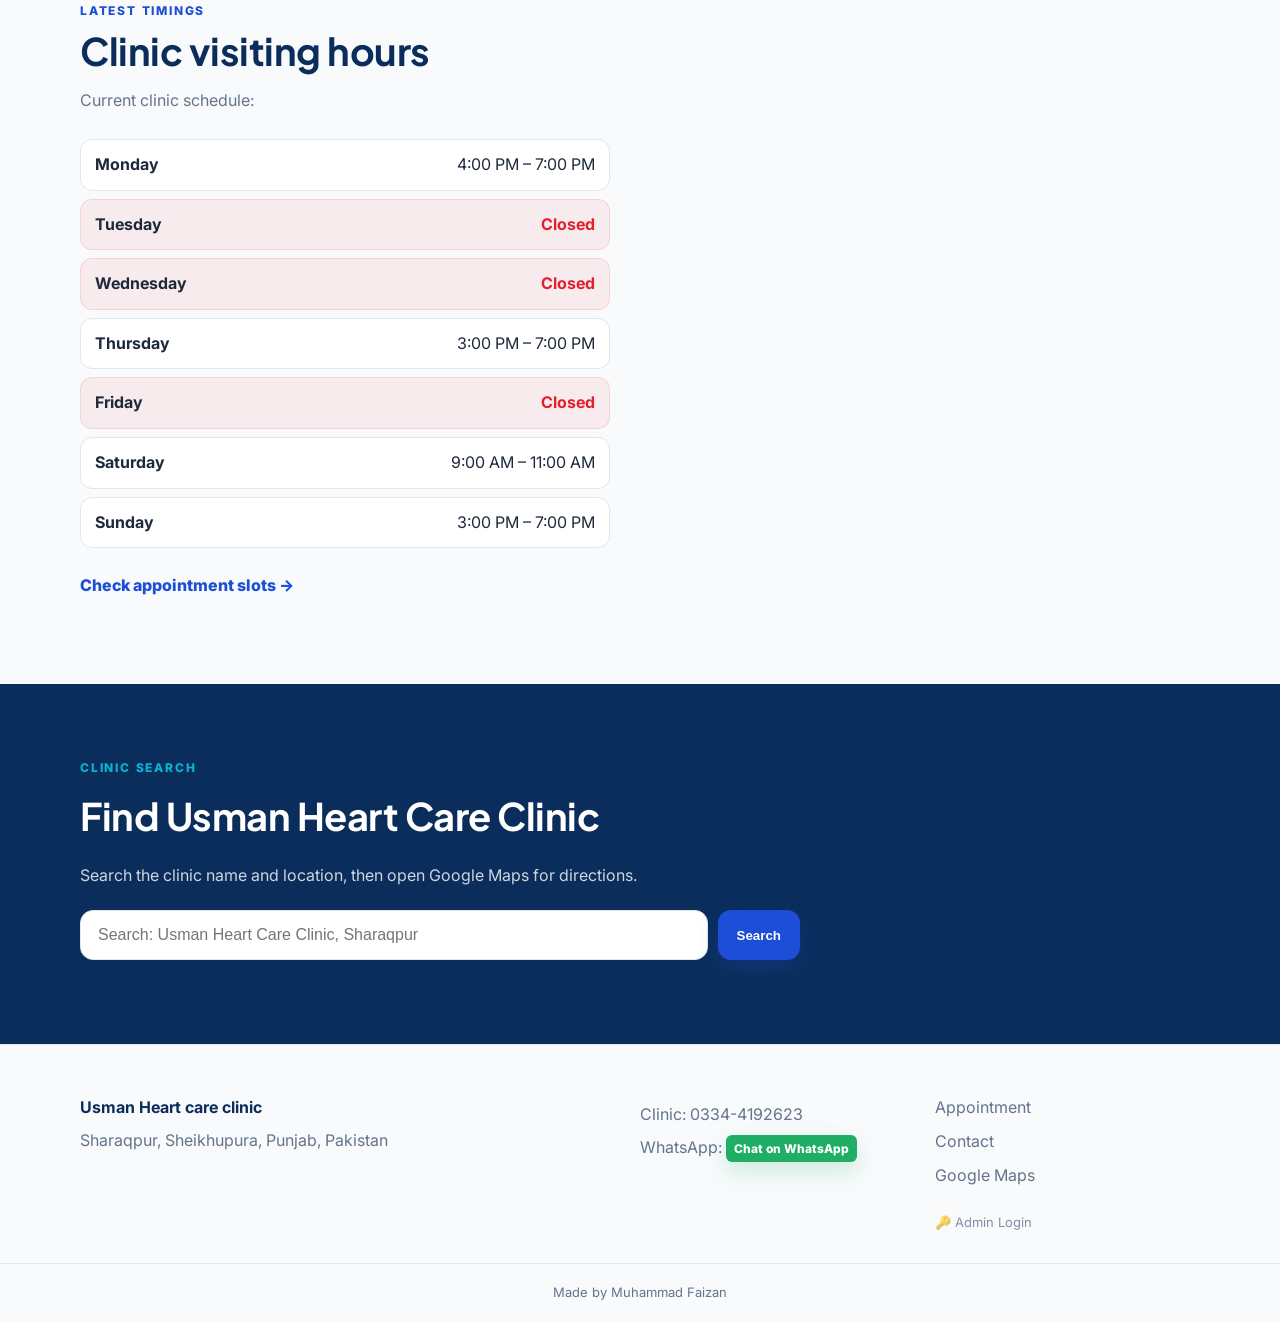
==== commit 23d42fa4: "Refactor: visual design, dark mode theme toggle, email/password admin credentials, Node server data " ====
--- a/index.html
+++ b/index.html
@@ -16,6 +16,7 @@
       <a class="active" href="index.html">Home</a>
       <a href="appointment.html">Appointment</a>
       <a href="contact.html">Contact</a>
+      <button id="themeToggle" class="theme-toggle" aria-label="Toggle theme">🌙</button>
       <a class="nav-cta" href="appointment.html">Book Now</a>
     </div>
   </nav>
@@ -35,7 +36,7 @@
       </div>
       <div class="quick-info">
         <div><strong id="hero-phone">0334-4192623</strong><span>Clinic / appointments</span></div>
-        <div><strong id="hero-whatsapp">0341-4114536</strong><span>WhatsApp</span></div>
+        <div><a class="btn btn-whatsapp btn-sm" id="hero-whatsapp" href="https://wa.me/923414114536" target="_blank" rel="noopener" style="min-height: auto; padding: 5px 10px; font-size: 13px; border-radius: 6px; font-weight: 700; margin-bottom: 3px;">Chat on WhatsApp</a><span>WhatsApp</span></div>
       </div>
     </div>
     <div class="hero-card">
@@ -103,7 +104,7 @@
     <div><strong id="footer-clinic-name">Usman Heart Care Clinic</strong><p id="footer-clinic-loc">Sharaqpur, Sheikhupura, Punjab, Pakistan</p></div>
     <div>
       <p>Clinic: <a href="tel:+923344192623" id="footer-phone">0334-4192623</a></p>
-      <p>WhatsApp: <a href="https://wa.me/923414114536" target="_blank" rel="noopener" id="footer-wa">0341-4114536</a></p>
+      <p>WhatsApp: <a href="https://wa.me/923414114536" target="_blank" rel="noopener" id="footer-wa" class="btn btn-whatsapp btn-sm" style="display: inline-flex; min-height: auto; padding: 4px 8px; font-size: 12px; border-radius: 6px;">Chat on WhatsApp</a></p>
     </div>
     <div>
       <a href="appointment.html">Appointment</a>
--- a/style.css
+++ b/style.css
@@ -1,8 +1,680 @@
-:root{--navy:#0b2d5c;--blue:#1455a0;--cyan:#1b75d0;--red:#e21f2f;--green:#1455a0;--ink:#17212b;--muted:#657383;--bg:#f5f8fb;--white:#fff;--line:#dfe7ee;--shadow:0 18px 50px rgba(16,43,69,.10);--radius:22px}
-*{box-sizing:border-box}html{scroll-behavior:smooth}body{margin:0;font-family:Inter,Segoe UI,Arial,sans-serif;color:var(--ink);background:var(--white);line-height:1.6}a{text-decoration:none;color:inherit}.container{width:min(1120px,92%);margin:auto}.site-header{position:sticky;top:0;z-index:50;background:rgba(255,255,255,.95);backdrop-filter:blur(12px);border-bottom:1px solid var(--line)}.nav{height:76px;display:flex;align-items:center;justify-content:space-between}.brand{display:flex;align-items:center;gap:11px;font-weight:800;color:var(--navy);line-height:1.1}.brand small{display:block;color:var(--muted);font-size:11px;font-weight:500;margin-top:3px}.brand-icon{width:40px;height:40px;border-radius:13px;display:grid;place-items:center;color:#fff;background:linear-gradient(135deg,var(--red),#ff6b6b);box-shadow:0 8px 18px rgba(230,57,70,.25)}.nav-links{display:flex;align-items:center;gap:28px;font-weight:600;color:#405264}.nav-links a:hover,.nav-links .active{color:var(--blue)}.nav-cta{padding:10px 18px;border-radius:12px;color:#fff!important;background:var(--blue);box-shadow:0 8px 18px rgba(23,105,170,.22)}.menu-btn{display:none;border:0;background:none;font-size:27px;color:var(--navy)}
-.hero{position:relative;overflow:hidden;background:linear-gradient(135deg,#eef5ff 0%,#fff 65%,#fff5f6 100%);padding:70px 0 82px}.hero-grid{display:grid;grid-template-columns:1.02fr .98fr;gap:55px;align-items:center}.eyebrow{display:inline-block;letter-spacing:1.8px;font-size:12px;font-weight:800;color:var(--blue);margin-bottom:9px}.hero h1,.page-hero h1{font-size:clamp(42px,6vw,70px);line-height:1.04;margin:0 0 20px;color:var(--navy);letter-spacing:-2px}.hero h1 span{color:var(--red)}.hero p{font-size:18px;color:var(--muted);max-width:620px}.hero-actions{display:flex;gap:12px;flex-wrap:wrap;margin:28px 0}.btn{display:inline-flex;align-items:center;justify-content:center;min-height:48px;padding:12px 19px;border-radius:13px;border:0;font-weight:800;cursor:pointer;transition:.2s;box-shadow:none}.btn:hover{transform:translateY(-2px)}.btn-primary{background:var(--blue);color:#fff;box-shadow:0 9px 22px rgba(23,105,170,.2)}.btn-light{background:#fff;color:var(--navy);border:1px solid var(--line)}.btn-whatsapp{background:#1fae64;color:#fff}.quick-info{display:flex;gap:35px;flex-wrap:wrap}.quick-info div{display:flex;flex-direction:column}.quick-info strong{color:var(--navy)}.quick-info span{font-size:12px;color:var(--muted)}.hero-card{position:relative}.hero-card img{width:100%;display:block;border-radius:26px;box-shadow:var(--shadow);border:7px solid #fff}.floating-card{position:absolute;bottom:-20px;left:25px;background:#fff;padding:13px 18px;border-radius:14px;box-shadow:var(--shadow);font-size:13px;font-weight:700}.floating-card span{color:#20b66a;margin-right:7px}
-.section{padding:85px 0}.alt{background:var(--bg)}.section-heading{display:flex;justify-content:space-between;gap:30px;align-items:end;margin-bottom:32px}.section-heading h2,.split h2{margin:0;color:var(--navy);font-size:38px;line-height:1.15}.section-heading p{max-width:450px;color:var(--muted)}.service-grid{display:grid;grid-template-columns:repeat(3,1fr);gap:18px}.service-card{padding:25px;border:1px solid var(--line);border-radius:var(--radius);background:#fff;box-shadow:0 7px 25px rgba(16,43,69,.04)}.service-icon,.contact-icon{width:46px;height:46px;border-radius:14px;background:#edf3ff;color:var(--blue);display:grid;place-items:center;font-size:22px;margin-bottom:17px}.service-card h3{margin:0 0 8px;color:var(--navy)}.service-card strong{display:block;color:var(--red);font-size:21px}.service-card p{color:var(--muted);font-size:14px;margin-bottom:0}.split{display:grid;grid-template-columns:1fr 1fr;gap:60px;align-items:center}.split.reverse{grid-template-columns:1fr 1fr}.muted{color:var(--muted)}.hours{margin:25px 0;display:grid;gap:8px}.hours div{display:flex;justify-content:space-between;gap:20px;padding:12px 14px;background:#fff;border:1px solid var(--line);border-radius:12px}.hours .closed{background:#fef1f2}.hours .closed span{color:var(--red)}.text-link{color:var(--blue);font-weight:800}.notice-image{width:100%;max-height:570px;object-fit:cover;object-position:center;border-radius:24px;box-shadow:var(--shadow);background:#fff}.check-list{list-style:none;padding:0;margin:25px 0}.check-list li{position:relative;padding:10px 0 10px 30px;color:#4c5c6a}.check-list li:before{content:"✓";position:absolute;left:0;color:var(--green);font-weight:900}.search-section{padding:70px 0;background:var(--navy);color:#fff}.search-section h2{font-size:38px;margin:0 0 8px}.search-section p{color:#c7d4df}.search-section .eyebrow{color:#7ed8e2}.search-row{display:flex;gap:10px;max-width:720px;margin-top:22px}.search-row input{flex:1;padding:15px 17px;border-radius:13px;border:1px solid #cbd7e1;font-size:16px}.search-result{margin-top:14px;color:#dff8fb}.footer{background:#0b2033;color:#c9d5df;padding:42px 0 0}.footer-grid{display:grid;grid-template-columns:2fr 1fr 1fr;gap:30px}.footer strong{color:#fff}.footer p{margin:7px 0}.footer a:hover{color:#fff}.footer-grid>div:last-child{display:grid;gap:8px;align-content:start}.credit{text-align:center;border-top:1px solid rgba(255,255,255,.1);margin-top:30px;padding:18px;color:#9eb0bf;font-size:13px}
-.page-hero{background:linear-gradient(135deg,#eef5ff,#fff5f6);padding:70px 0 60px}.page-hero h1{font-size:clamp(40px,5vw,60px)}.page-hero p{font-size:18px;color:var(--muted);max-width:700px}.appointment-layout{display:grid;grid-template-columns:1.5fr .7fr;gap:25px}.booking-card,.side-card,.contact-card{background:#fff;border:1px solid var(--line);border-radius:var(--radius);box-shadow:var(--shadow)}.booking-card{padding:30px}.form-title{display:flex;justify-content:space-between;gap:20px;align-items:end;margin-bottom:24px}.form-title h2{margin:0;color:var(--navy)}.form-title span{font-size:12px;color:var(--muted)}.form-grid{display:grid;grid-template-columns:1fr 1fr;gap:18px}.form-grid label{display:grid;gap:7px;font-weight:700;font-size:14px}.form-grid input,.form-grid select,.form-grid textarea{width:100%;font:inherit;padding:13px 14px;border:1px solid #d4dee7;border-radius:11px;outline:none;background:#fff;color:var(--ink)}.form-grid input:focus,.form-grid select:focus,.form-grid textarea:focus{border-color:var(--blue);box-shadow:0 0 0 3px rgba(23,105,170,.1)}.full{grid-column:1/-1}.booking-rules{margin:22px 0;padding:17px 19px;background:#f1f5ff;border-radius:13px;font-size:13px}.booking-rules ul{margin:7px 0 0;padding-left:18px;color:var(--muted)}.consent{display:flex;gap:10px;align-items:flex-start;font-size:13px;color:var(--muted);margin:20px 0}.consent input{margin-top:4px}.full-btn{width:100%}.message{display:none;margin-top:15px;padding:14px;border-radius:12px;font-weight:700}.message.success{display:block;background:#eef4ff;color:#123d76}.message.error{display:block;background:#fff0f1;color:#9b1c28}.booking-side{display:grid;gap:18px;align-content:start}.side-card{padding:25px}.side-card h3{color:var(--navy);margin:0 0 15px;font-size:23px}.side-card p{font-size:14px;color:#4e6070}.contact-grid{display:grid;grid-template-columns:repeat(3,1fr);gap:20px}.contact-card{padding:28px}.contact-card h2{margin:0 0 7px;color:var(--navy)}.contact-card p{color:var(--muted);min-height:54px}.big-link{display:block;font-size:22px;font-weight:900;color:var(--blue);margin:15px 0 20px}.map-box{min-height:390px;border-radius:24px;background:radial-gradient(circle at 30% 25%,#dff5fa,#e9eef4 55%,#dce6ee);display:grid;place-items:center;text-align:center;box-shadow:var(--shadow)}.map-box>div{background:#fff;padding:30px;border-radius:22px;box-shadow:0 15px 35px rgba(16,43,69,.12)}.map-pin{font-size:44px;color:var(--red)}.map-box h3{color:var(--navy);margin:5px 0}.map-box p{color:var(--muted)}
+@import url('https://fonts.googleapis.com/css2?family=Inter:wght@400;500;600;700&family=Plus+Jakarta+Sans:wght@500;600;700;800&display=swap');
+
+:root {
+  --font-heading: 'Plus Jakarta Sans', sans-serif;
+  --font-body: 'Inter', sans-serif;
+  --navy: #0b2d5c;
+  --navy-bg: #0b2d5c;
+  --blue: #1d4ed8;
+  --cyan: #06b6d4;
+  --red: #e21f2f;
+  --green: #10b981;
+  --ink: #1e293b;
+  --muted: #64748b;
+  --bg-body: #ffffff;
+  --bg-card: #ffffff;
+  --bg-alt: #f8fafc;
+  --header-bg: rgba(255, 255, 255, 0.85);
+  --header-border: #e2e8f0;
+  --line: #dfe7ee;
+  --shadow: 0 12px 30px rgba(16, 43, 69, 0.06), 0 2px 8px rgba(16, 43, 69, 0.02);
+  --shadow-hover: 0 20px 40px rgba(16, 43, 69, 0.12);
+  --radius: 20px;
+  --white: #fff;
+  --hero-bg-1: #eef5ff;
+  --hero-bg-2: #ffffff;
+  --hero-bg-3: #fff5f6;
+  --field-bg: #ffffff;
+  --field-border: #cbd5e1;
+}
+
+body.dark-theme {
+  --navy: #f8fafc;
+  --navy-bg: #0e1626;
+  --blue: #3b82f6;
+  --cyan: #22d3ee;
+  --red: #ef4444;
+  --green: #34d399;
+  --ink: #cbd5e1;
+  --muted: #94a3b8;
+  --bg-body: #090e1a;
+  --bg-card: #111b30;
+  --bg-alt: #0e1626;
+  --header-bg: rgba(9, 14, 26, 0.85);
+  --header-border: #1e293b;
+  --line: #1e293b;
+  --shadow: 0 12px 30px rgba(0, 0, 0, 0.3);
+  --shadow-hover: 0 20px 40px rgba(0, 0, 0, 0.4);
+  --hero-bg-1: #0f172a;
+  --hero-bg-2: #090e1a;
+  --hero-bg-3: #181120;
+  --field-bg: #0e1626;
+  --field-border: #334155;
+}
+
+* { box-sizing: border-box; }
+html { scroll-behavior: smooth; }
+body {
+  margin: 0;
+  font-family: var(--font-body);
+  color: var(--ink);
+  background: var(--bg-body);
+  line-height: 1.6;
+  transition: background-color 0.3s ease, color 0.3s ease;
+}
+h1, h2, h3, h4, h5, h6, .brand, .form-title h2, .panel-header h2 {
+  font-family: var(--font-heading);
+  letter-spacing: -0.5px;
+}
+a { text-decoration: none; color: inherit; }
+.container { width: min(1120px, 92%); margin: auto; }
+.site-header {
+  position: sticky;
+  top: 0;
+  z-index: 50;
+  background: var(--header-bg);
+  backdrop-filter: blur(16px);
+  -webkit-backdrop-filter: blur(16px);
+  border-bottom: 1px solid var(--header-border);
+  transition: background-color 0.3s ease, border-color 0.3s ease;
+}
+.nav { height: 76px; display: flex; align-items: center; justify-content: space-between; }
+.brand { display: flex; align-items: center; gap: 11px; font-weight: 800; color: var(--navy); line-height: 1.1; }
+.brand small { display: block; color: var(--muted); font-size: 11px; font-weight: 500; margin-top: 3px; }
+.brand-icon {
+  width: 40px;
+  height: 40px;
+  border-radius: 13px;
+  display: grid;
+  place-items: center;
+  color: #fff;
+  background: linear-gradient(135deg, var(--red), #ff6b6b);
+  box-shadow: 0 8px 18px rgba(230, 57, 70, 0.25);
+}
+.nav-links { display: flex; align-items: center; gap: 24px; font-weight: 600; color: var(--muted); }
+.nav-links a { transition: color 0.2s ease; }
+.nav-links a:hover, .nav-links .active { color: var(--blue); }
+.nav-cta {
+  padding: 10px 18px;
+  border-radius: 12px;
+  color: #fff !important;
+  background: var(--blue);
+  box-shadow: 0 8px 18px rgba(29, 78, 216, 0.22);
+  transition: transform 0.2s ease, box-shadow 0.2s ease !important;
+}
+.nav-cta:hover {
+  transform: translateY(-1px);
+  box-shadow: 0 10px 22px rgba(29, 78, 216, 0.3);
+}
+.menu-btn { display: none; border: 0; background: none; font-size: 27px; color: var(--navy); cursor: pointer; }
+.hero {
+  position: relative;
+  overflow: hidden;
+  background: linear-gradient(135deg, var(--hero-bg-1) 0%, var(--hero-bg-2) 65%, var(--hero-bg-3) 100%);
+  padding: 70px 0 82px;
+  transition: background 0.3s ease;
+}
+.hero-grid {
+  display: grid;
+  grid-template-columns: 1.02fr .98fr;
+  gap: 55px;
+  align-items: center;
+}
+.eyebrow {
+  display: inline-block;
+  letter-spacing: 1.8px;
+  font-size: 12px;
+  font-weight: 800;
+  color: var(--blue);
+  margin-bottom: 9px;
+}
+.hero h1, .page-hero h1 {
+  font-size: clamp(42px, 6vw, 70px);
+  line-height: 1.04;
+  margin: 0 0 20px;
+  color: var(--navy);
+  letter-spacing: -2px;
+  transition: color 0.3s ease;
+}
+.hero h1 span {
+  color: var(--red);
+}
+.hero p {
+  font-size: 18px;
+  color: var(--muted);
+  max-width: 620px;
+  transition: color 0.3s ease;
+}
+.hero-actions {
+  display: flex;
+  gap: 12px;
+  flex-wrap: wrap;
+  margin: 28px 0;
+}
+.btn {
+  display: inline-flex;
+  align-items: center;
+  justify-content: center;
+  min-height: 48px;
+  padding: 12px 19px;
+  border-radius: 13px;
+  border: 0;
+  font-weight: 800;
+  cursor: pointer;
+  transition: transform 0.2s ease, box-shadow 0.2s ease, background-color 0.2s ease;
+  box-shadow: none;
+}
+.btn:hover {
+  transform: translateY(-2px);
+}
+.btn-primary {
+  background: var(--blue);
+  color: #fff;
+  box-shadow: 0 9px 22px rgba(29, 78, 216, 0.2);
+}
+.btn-primary:hover {
+  box-shadow: 0 12px 26px rgba(29, 78, 216, 0.3);
+}
+.btn-light {
+  background: var(--bg-card);
+  color: var(--navy);
+  border: 1px solid var(--line);
+}
+.btn-light:hover {
+  background: var(--bg-alt);
+}
+.btn-whatsapp {
+  background: #1fae64;
+  color: #fff;
+  box-shadow: 0 9px 22px rgba(31, 174, 100, 0.2);
+}
+.btn-whatsapp:hover {
+  box-shadow: 0 12px 26px rgba(31, 174, 100, 0.3);
+}
+.quick-info {
+  display: flex;
+  gap: 35px;
+  flex-wrap: wrap;
+}
+.quick-info div {
+  display: flex;
+  flex-direction: column;
+}
+.quick-info strong {
+  color: var(--navy);
+  transition: color 0.3s ease;
+}
+.quick-info span {
+  font-size: 12px;
+  color: var(--muted);
+  transition: color 0.3s ease;
+}
+.hero-card {
+  position: relative;
+}
+.hero-card img {
+  width: 100%;
+  display: block;
+  border-radius: 26px;
+  box-shadow: var(--shadow);
+  border: 7px solid var(--bg-card);
+  transition: border-color 0.3s ease, box-shadow 0.3s ease;
+}
+.floating-card {
+  position: absolute;
+  bottom: -20px;
+  left: 25px;
+  background: var(--bg-card);
+  color: var(--ink);
+  border: 1px solid var(--line);
+  padding: 13px 18px;
+  border-radius: 14px;
+  box-shadow: var(--shadow);
+  font-size: 13px;
+  font-weight: 700;
+  transition: background-color 0.3s ease, border-color 0.3s ease, color 0.3s ease, box-shadow 0.3s ease;
+}
+.floating-card span {
+  color: #20b66a;
+  margin-right: 7px;
+}
+.section {
+  padding: 85px 0;
+}
+.alt {
+  background: var(--bg-alt);
+  transition: background-color 0.3s ease;
+}
+.section-heading {
+  display: flex;
+  justify-content: space-between;
+  gap: 30px;
+  align-items: flex-end;
+  margin-bottom: 32px;
+}
+.section-heading h2, .split h2 {
+  margin: 0;
+  color: var(--navy);
+  font-size: 38px;
+  line-height: 1.15;
+  transition: color 0.3s ease;
+}
+.section-heading p {
+  max-width: 450px;
+  color: var(--muted);
+  transition: color 0.3s ease;
+}
+.service-grid {
+  display: grid;
+  grid-template-columns: repeat(3, 1fr);
+  gap: 18px;
+}
+.service-card {
+  padding: 25px;
+  border: 1px solid var(--line);
+  border-radius: var(--radius);
+  background: var(--bg-card);
+  box-shadow: var(--shadow);
+  transition: transform 0.3s cubic-bezier(0.165, 0.84, 0.44, 1), box-shadow 0.3s ease, border-color 0.3s ease, background-color 0.3s ease;
+}
+.service-card:hover {
+  transform: translateY(-6px);
+  box-shadow: var(--shadow-hover);
+  border-color: var(--blue);
+}
+.service-icon, .contact-icon {
+  width: 46px;
+  height: 46px;
+  border-radius: 14px;
+  background: var(--bg-alt);
+  color: var(--blue);
+  display: grid;
+  place-items: center;
+  font-size: 22px;
+  margin-bottom: 17px;
+  border: 1px solid var(--line);
+  transition: background-color 0.3s ease, border-color 0.3s ease, color 0.3s ease;
+}
+.service-card:hover .service-icon {
+  background: var(--blue);
+  color: #fff;
+  border-color: var(--blue);
+}
+.service-card h3 {
+  margin: 0 0 8px;
+  color: var(--navy);
+  transition: color 0.3s ease;
+}
+.service-card strong {
+  display: block;
+  color: var(--red);
+  font-size: 21px;
+  transition: color 0.3s ease;
+}
+.service-card p {
+  color: var(--muted);
+  font-size: 14px;
+  margin-bottom: 0;
+  transition: color 0.3s ease;
+}
+.split {
+  display: grid;
+  grid-template-columns: 1fr 1fr;
+  gap: 60px;
+  align-items: center;
+}
+.split.reverse {
+  grid-template-columns: 1fr 1fr;
+}
+.muted {
+  color: var(--muted);
+  transition: color 0.3s ease;
+}
+.hours {
+  margin: 25px 0;
+  display: grid;
+  gap: 8px;
+}
+.hours div {
+  display: flex;
+  justify-content: space-between;
+  gap: 20px;
+  padding: 12px 14px;
+  background: var(--bg-card);
+  border: 1px solid var(--line);
+  border-radius: 12px;
+  transition: background-color 0.3s ease, border-color 0.3s ease, color 0.3s ease;
+}
+.hours .closed {
+  background: rgba(239, 68, 68, 0.08);
+  border-color: rgba(239, 68, 68, 0.15);
+}
+.hours .closed span {
+  color: var(--red);
+  font-weight: 700;
+}
+.text-link {
+  color: var(--blue);
+  font-weight: 800;
+  transition: color 0.2s ease;
+}
+.text-link:hover {
+  text-decoration: underline;
+}
+.notice-image {
+  width: 100%;
+  max-height: 570px;
+  object-fit: cover;
+  object-position: center;
+  border-radius: 24px;
+  box-shadow: var(--shadow);
+  background: var(--bg-card);
+  border: 7px solid var(--bg-card);
+  transition: border-color 0.3s ease, box-shadow 0.3s ease;
+}
+.check-list {
+  list-style: none;
+  padding: 0;
+  margin: 25px 0;
+}
+.check-list li {
+  position: relative;
+  padding: 10px 0 10px 30px;
+  color: var(--ink);
+  transition: color 0.3s ease;
+}
+.check-list li:before {
+  content: "✓";
+  position: absolute;
+  left: 0;
+  color: var(--green);
+  font-weight: 900;
+}
+.search-section {
+  padding: 70px 0;
+  background: var(--navy-bg);
+  color: #fff;
+  transition: background-color 0.3s ease;
+}
+.search-section h2 {
+  font-size: 38px;
+  margin: 0 0 8px;
+}
+.search-section p {
+  color: rgba(255, 255, 255, 0.8);
+}
+.search-section .eyebrow {
+  color: var(--cyan);
+}
+.search-row {
+  display: flex;
+  gap: 10px;
+  max-width: 720px;
+  margin-top: 22px;
+}
+.search-row input {
+  flex: 1;
+  padding: 15px 17px;
+  border-radius: 13px;
+  border: 1px solid var(--line);
+  background: var(--bg-card);
+  color: var(--ink);
+  font-size: 16px;
+  outline: none;
+  transition: border-color 0.2s, box-shadow 0.2s, background-color 0.3s, color 0.3s;
+}
+.search-row input:focus {
+  border-color: var(--blue);
+  box-shadow: 0 0 0 3px rgba(29, 78, 216, 0.25);
+}
+.search-result {
+  margin-top: 14px;
+  color: var(--cyan);
+}
+.footer {
+  background: var(--bg-alt);
+  color: var(--muted);
+  border-top: 1px solid var(--line);
+  padding: 50px 0 0;
+  transition: background-color 0.3s ease, border-color 0.3s ease, color 0.3s ease;
+}
+.footer-grid {
+  display: grid;
+  grid-template-columns: 2fr 1fr 1fr;
+  gap: 30px;
+}
+.footer strong {
+  color: var(--navy);
+  transition: color 0.3s ease;
+}
+.footer p {
+  margin: 7px 0;
+}
+.footer a:hover {
+  color: var(--blue);
+}
+.footer-grid > div:last-child {
+  display: grid;
+  gap: 8px;
+  align-content: start;
+}
+.credit {
+  text-align: center;
+  border-top: 1px solid var(--line);
+  margin-top: 30px;
+  padding: 18px;
+  color: var(--muted);
+  font-size: 13px;
+  transition: border-color 0.3s ease, color 0.3s ease;
+}
+
+.page-hero {
+  background: linear-gradient(135deg, var(--hero-bg-1), var(--hero-bg-3));
+  padding: 70px 0 60px;
+  transition: background 0.3s ease;
+}
+.page-hero h1 {
+  font-size: clamp(40px, 5vw, 60px);
+}
+.page-hero p {
+  font-size: 18px;
+  color: var(--muted);
+  max-width: 700px;
+  transition: color 0.3s ease;
+}
+.appointment-layout {
+  display: grid;
+  grid-template-columns: 1.5fr .7fr;
+  gap: 25px;
+}
+.booking-card, .side-card, .contact-card {
+  background: var(--bg-card);
+  border: 1px solid var(--line);
+  border-radius: var(--radius);
+  box-shadow: var(--shadow);
+  transition: background-color 0.3s ease, border-color 0.3s ease, box-shadow 0.3s ease;
+}
+.booking-card {
+  padding: 30px;
+}
+.form-title {
+  display: flex;
+  justify-content: space-between;
+  gap: 20px;
+  align-items: flex-end;
+  margin-bottom: 24px;
+}
+.form-title h2 {
+  margin: 0;
+  color: var(--navy);
+  transition: color 0.3s ease;
+}
+.form-title span {
+  font-size: 12px;
+  color: var(--muted);
+}
+.form-grid {
+  display: grid;
+  grid-template-columns: 1fr 1fr;
+  gap: 18px;
+}
+.form-grid label {
+  display: grid;
+  gap: 7px;
+  font-weight: 700;
+  font-size: 14px;
+  color: var(--navy);
+  transition: color 0.3s ease;
+}
+.form-grid input, .form-grid select, .form-grid textarea {
+  width: 100%;
+  font: inherit;
+  padding: 13px 14px;
+  border: 1px solid var(--field-border);
+  border-radius: 11px;
+  outline: none;
+  background: var(--field-bg);
+  color: var(--ink);
+  transition: border-color 0.2s, box-shadow 0.2s, background-color 0.3s, color 0.3s;
+}
+.form-grid input:focus, .form-grid select:focus, .form-grid textarea:focus {
+  border-color: var(--blue);
+  box-shadow: 0 0 0 3px rgba(29, 78, 216, 0.15);
+}
+.full {
+  grid-column: 1 / -1;
+}
+.booking-rules {
+  margin: 22px 0;
+  padding: 17px 19px;
+  background: var(--bg-alt);
+  border-left: 4px solid var(--blue);
+  border-radius: 4px 13px 13px 4px;
+  font-size: 13px;
+  transition: background-color 0.3s ease;
+}
+.booking-rules ul {
+  margin: 7px 0 0;
+  padding-left: 18px;
+  color: var(--muted);
+  transition: color 0.3s ease;
+}
+.consent {
+  display: flex;
+  gap: 10px;
+  align-items: flex-start;
+  font-size: 13px;
+  color: var(--muted);
+  margin: 20px 0;
+  cursor: pointer;
+  user-select: none;
+  transition: color 0.3s ease;
+}
+.consent input {
+  margin-top: 4px;
+  cursor: pointer;
+}
+.full-btn {
+  width: 100%;
+}
+.message {
+  display: none;
+  margin-top: 15px;
+  padding: 14px;
+  border-radius: 12px;
+  font-weight: 700;
+}
+.message.success {
+  display: block;
+  background: rgba(29, 78, 216, 0.08);
+  color: var(--blue);
+  border: 1px solid rgba(29, 78, 216, 0.15);
+}
+.message.error {
+  display: block;
+  background: rgba(239, 68, 68, 0.08);
+  color: var(--red);
+  border: 1px solid rgba(239, 68, 68, 0.15);
+}
+.booking-side {
+  display: grid;
+  gap: 18px;
+  align-content: start;
+}
+.side-card {
+  padding: 25px;
+}
+.side-card h3 {
+  color: var(--navy);
+  margin: 0 0 15px;
+  font-size: 23px;
+  transition: color 0.3s ease;
+}
+.side-card p {
+  font-size: 14px;
+  color: var(--muted);
+  transition: color 0.3s ease;
+}
+.contact-grid {
+  display: grid;
+  grid-template-columns: repeat(3, 1fr);
+  gap: 20px;
+}
+.contact-card {
+  padding: 28px;
+}
+.contact-card h2 {
+  margin: 0 0 7px;
+  color: var(--navy);
+  transition: color 0.3s ease;
+}
+.contact-card p {
+  color: var(--muted);
+  min-height: 54px;
+  transition: color 0.3s ease;
+}
+.big-link {
+  display: block;
+  font-size: 22px;
+  font-weight: 900;
+  color: var(--blue);
+  margin: 15px 0 20px;
+  transition: color 0.2s ease;
+}
+.big-link:hover {
+  text-decoration: underline;
+}
+.map-box {
+  min-height: 390px;
+  border-radius: 24px;
+  background: radial-gradient(circle at 30% 25%, var(--hero-bg-1), var(--bg-alt) 55%, var(--hero-bg-3));
+  display: grid;
+  place-items: center;
+  text-align: center;
+  box-shadow: var(--shadow);
+  transition: background 0.3s ease, box-shadow 0.3s ease;
+}
+.map-box > div {
+  background: var(--bg-card);
+  border: 1px solid var(--line);
+  padding: 30px;
+  border-radius: 22px;
+  box-shadow: var(--shadow);
+  transition: background-color 0.3s ease, border-color 0.3s ease, box-shadow 0.3s ease;
+}
+.map-pin {
+  font-size: 44px;
+  color: var(--red);
+}
+.map-box h3 {
+  color: var(--navy);
+  margin: 5px 0;
+  transition: color 0.3s ease;
+}
+.map-box p {
+  color: var(--muted);
+  transition: color 0.3s ease;
+}
 @media(max-width:850px){.nav-links{display:none;position:absolute;top:76px;left:0;right:0;background:#fff;padding:18px 4%;border-bottom:1px solid var(--line);flex-direction:column;align-items:stretch;gap:14px}.nav-links.open{display:flex}.menu-btn{display:block}.hero-grid,.split,.split.reverse,.appointment-layout{grid-template-columns:1fr}.hero{padding-top:45px}.hero-card{max-width:650px}.service-grid{grid-template-columns:1fr 1fr}.contact-grid{grid-template-columns:1fr 1fr}.footer-grid{grid-template-columns:1fr 1fr}.section-heading{display:block}.booking-side{grid-template-columns:1fr 1fr}}
 @media(max-width:600px){.nav{height:68px}.brand{font-size:14px}.brand-icon{width:36px;height:36px}.hero h1,.page-hero h1{font-size:42px;letter-spacing:-1.5px}.hero{padding:42px 0 60px}.hero-actions .btn{width:100%}.quick-info{gap:15px}.section{padding:58px 0}.section-heading h2,.split h2,.search-section h2{font-size:30px}.service-grid,.contact-grid,.form-grid,.booking-side{grid-template-columns:1fr}.form-grid .full{grid-column:auto}.form-title{display:block}.search-row{display:grid}.footer-grid{grid-template-columns:1fr}.hours div{font-size:13px}.notice-image{max-height:520px}.floating-card{position:relative;left:0;bottom:auto;margin-top:12px}.hero-card img{border-width:4px}}
 
@@ -57,14 +729,14 @@
   right: 0;
   width: 380px;
   height: 520px;
-  background: #fff;
+  background: var(--bg-card);
   border-radius: var(--radius);
-  box-shadow: 0 20px 60px rgba(16, 43, 69, 0.18);
+  box-shadow: var(--shadow);
   border: 1px solid var(--line);
   display: flex;
   flex-direction: column;
   overflow: hidden;
-  transition: transform 0.3s cubic-bezier(0.175, 0.885, 0.32, 1.275), opacity 0.3s;
+  transition: transform 0.3s cubic-bezier(0.175, 0.885, 0.32, 1.275), opacity 0.3s, background-color 0.3s ease, border-color 0.3s ease;
   transform-origin: bottom right;
 }
 .chat-container.closed {
@@ -73,7 +745,7 @@
   pointer-events: none;
 }
 .chat-header {
-  background: linear-gradient(135deg, var(--navy), var(--blue));
+  background: linear-gradient(135deg, var(--navy-bg), var(--blue));
   color: #fff;
   padding: 16px 20px;
   display: flex;
@@ -119,10 +791,11 @@
   flex: 1;
   padding: 20px;
   overflow-y: auto;
-  background: #f7fafc;
+  background: var(--bg-alt);
   display: flex;
   flex-direction: column;
   gap: 15px;
+  transition: background-color 0.3s ease;
 }
 .chat-bubble-container {
   display: flex;
@@ -148,10 +821,11 @@
   border-bottom-right-radius: 4px;
 }
 .bot .chat-bubble {
-  background: #fff;
+  background: var(--bg-card);
   color: var(--ink);
   border-bottom-left-radius: 4px;
   border: 1px solid var(--line);
+  transition: background-color 0.3s ease, border-color 0.3s ease, color 0.3s ease;
 }
 .chat-bubble-time {
   font-size: 10px;
@@ -169,18 +843,19 @@
 }
 .chat-chips {
   padding: 10px 15px;
-  background: #fff;
+  background: var(--bg-card);
   border-top: 1px solid var(--line);
   display: flex;
   gap: 8px;
   overflow-x: auto;
   white-space: nowrap;
+  transition: background-color 0.3s ease, border-color 0.3s ease;
 }
 .chat-chips::-webkit-scrollbar {
   height: 4px;
 }
 .chat-chip {
-  background: var(--bg);
+  background: var(--bg-alt);
   border: 1px solid var(--line);
   color: var(--navy);
   padding: 6px 12px;
@@ -199,7 +874,8 @@
 .chat-form {
   display: flex;
   border-top: 1px solid var(--line);
-  background: #fff;
+  background: var(--bg-card);
+  transition: background-color 0.3s ease, border-color 0.3s ease;
 }
 .chat-input {
   flex: 1;
@@ -208,6 +884,7 @@
   outline: none;
   font-size: 14px;
   color: var(--ink);
+  background: transparent;
 }
 .chat-send {
   background: none;
@@ -269,7 +946,8 @@
    Admin Panel Dashboard Styling
    ========================================================================== */
 .admin-body {
-  background-color: var(--bg);
+  background-color: var(--bg-body);
+  transition: background-color 0.3s ease;
 }
 .admin-header {
   border-bottom: 1px solid var(--line);
@@ -293,11 +971,12 @@
   gap: 30px;
 }
 .admin-sidebar {
-  background: #fff;
+  background: var(--bg-card);
   border: 1px solid var(--line);
   border-radius: var(--radius);
   padding: 20px 15px;
   align-self: start;
+  transition: background-color 0.3s ease, border-color 0.3s ease;
 }
 .admin-nav-menu {
   display: flex;
@@ -321,7 +1000,7 @@
   gap: 12px;
 }
 .admin-nav-item:hover, .admin-nav-item.active {
-  background: var(--bg);
+  background: var(--bg-alt);
   color: var(--blue);
 }
 .admin-content {
@@ -340,6 +1019,7 @@
   margin: 0;
   color: var(--navy);
   font-size: 32px;
+  transition: color 0.3s ease;
 }
 
 /* Stats Cards */
@@ -350,12 +1030,13 @@
   margin-bottom: 35px;
 }
 .stat-card {
-  background: #fff;
+  background: var(--bg-card);
   border: 1px solid var(--line);
   border-radius: 16px;
   padding: 20px 24px;
-  box-shadow: 0 8px 24px rgba(16,43,69,0.03);
+  box-shadow: var(--shadow);
   border-left: 5px solid var(--cyan);
+  transition: background-color 0.3s ease, border-color 0.3s ease, box-shadow 0.3s ease;
 }
 .stat-card.warning {
   border-left-color: #ffa502;
@@ -374,6 +1055,7 @@
   font-size: 36px;
   font-weight: 800;
   color: var(--navy);
+  transition: color 0.3s ease;
 }
 
 /* Filters & Search */
@@ -389,6 +1071,12 @@
   border-radius: 11px;
   outline: none;
   font-size: 14px;
+  background: var(--field-bg);
+  color: var(--ink);
+  transition: background-color 0.3s, color 0.3s, border-color 0.3s;
+}
+.control-row input:focus {
+  border-color: var(--blue);
 }
 .control-row select {
   padding: 12px 16px;
@@ -396,16 +1084,22 @@
   border-radius: 11px;
   outline: none;
   font-weight: 600;
-  background: #fff;
+  background: var(--field-bg);
+  color: var(--ink);
+  transition: background-color 0.3s, color 0.3s, border-color 0.3s;
+}
+.control-row select:focus {
+  border-color: var(--blue);
 }
 
 /* Tables */
 .table-container {
-  background: #fff;
+  background: var(--bg-card);
   border: 1px solid var(--line);
   border-radius: var(--radius);
-  overflow: hidden;
+  overflow-x: auto;
   box-shadow: var(--shadow);
+  transition: background-color 0.3s, border-color 0.3s, box-shadow 0.3s;
 }
 .admin-table {
   width: 100%;
@@ -413,18 +1107,20 @@
   text-align: left;
 }
 .admin-table th {
-  background: #f7fafc;
+  background: var(--bg-alt);
   padding: 16px 20px;
   font-weight: 700;
   color: var(--navy);
   font-size: 14px;
   border-bottom: 1px solid var(--line);
+  transition: background-color 0.3s, color 0.3s, border-color 0.3s;
 }
 .admin-table td {
   padding: 18px 20px;
   border-bottom: 1px solid var(--line);
   font-size: 14px;
   vertical-align: middle;
+  transition: border-color 0.3s;
 }
 .admin-table tr:last-child td {
   border-bottom: 0;
@@ -436,27 +1132,32 @@
 .patient-name {
   font-weight: 700;
   color: var(--navy);
+  transition: color 0.3s;
 }
 .patient-meta {
   font-size: 12px;
   color: var(--muted);
   margin-top: 3px;
+  transition: color 0.3s;
 }
 .service-tag {
-  background: var(--bg);
+  background: var(--bg-alt);
   color: var(--blue);
   padding: 4px 10px;
   border-radius: 8px;
   font-weight: 700;
   font-size: 12px;
+  transition: background-color 0.3s, color 0.3s;
 }
 .appt-date {
   font-weight: 700;
   color: var(--navy);
+  transition: color 0.3s;
 }
 .appt-time {
   font-size: 12px;
   color: var(--muted);
+  transition: color 0.3s;
 }
 .status-badge {
   display: inline-block;
@@ -467,15 +1168,15 @@
   text-align: center;
 }
 .status-pending {
-  background: #fff8db;
+  background: rgba(213, 162, 2, 0.12);
   color: #b7791f;
 }
 .status-confirmed {
-  background: #e6fffa;
-  color: #1e3a8a;
+  background: rgba(30, 58, 138, 0.1);
+  color: var(--blue);
 }
 .status-cancelled {
-  background: #fff5f5;
+  background: rgba(197, 48, 48, 0.1);
   color: #c53030;
 }
 .action-buttons {
@@ -487,7 +1188,8 @@
   height: 32px;
   border-radius: 8px;
   border: 1px solid var(--line);
-  background: #fff;
+  background: var(--bg-card);
+  color: var(--ink);
   cursor: pointer;
   display: flex;
   align-items: center;
@@ -499,25 +1201,48 @@
 }
 .btn-action:hover {
   transform: translateY(-1px);
+  border-color: var(--blue);
+  color: var(--blue);
 }
 .btn-action.confirm {
-  background: #e6fffa;
+  background: rgba(46, 125, 50, 0.08);
   color: #2e7d32;
-  border-color: #a5d6a7;
+  border-color: rgba(46, 125, 50, 0.2);
+}
+.btn-action.confirm:hover {
+  background: #2e7d32;
+  color: #fff;
+  border-color: #2e7d32;
 }
 .btn-action.cancel {
-  background: #fff5f5;
+  background: rgba(197, 48, 48, 0.08);
   color: #c53030;
-  border-color: #fca5a5;
+  border-color: rgba(197, 48, 48, 0.2);
+}
+.btn-action.cancel:hover {
+  background: #c53030;
+  color: #fff;
+  border-color: #c53030;
 }
 .btn-action.delete {
-  background: #fff5f5;
+  background: rgba(197, 48, 48, 0.08);
   color: #c53030;
+  border-color: rgba(197, 48, 48, 0.2);
+}
+.btn-action.delete:hover {
+  background: #c53030;
+  color: #fff;
+  border-color: #c53030;
 }
 .btn-action.whatsapp {
-  background: #e8f5e9;
+  background: rgba(46, 125, 50, 0.08);
   color: #2e7d32;
-  border-color: #a5d6a7;
+  border-color: rgba(46, 125, 50, 0.2);
+}
+.btn-action.whatsapp:hover {
+  background: #2e7d32;
+  color: #fff;
+  border-color: #2e7d32;
 }
 
 .empty-state {
@@ -533,16 +1258,18 @@
   gap: 30px;
 }
 .settings-card {
-  background: #fff;
+  background: var(--bg-card);
   border: 1px solid var(--line);
   border-radius: var(--radius);
   padding: 30px;
-  box-shadow: 0 10px 30px rgba(16,43,69,0.03);
+  box-shadow: var(--shadow);
+  transition: background-color 0.3s, border-color 0.3s, box-shadow 0.3s;
 }
 .settings-card h3 {
   margin: 0 0 8px;
   color: var(--navy);
   font-size: 20px;
+  transition: color 0.3s;
 }
 .form-group {
   margin-bottom: 20px;
@@ -554,19 +1281,23 @@
   font-weight: 700;
   font-size: 14px;
   color: var(--navy);
+  transition: color 0.3s;
 }
 .form-group input, .form-group textarea, .form-group select {
   width: 100%;
   padding: 12px 14px;
-  border: 1px solid #d4dee7;
+  border: 1px solid var(--field-border);
   border-radius: 11px;
   outline: none;
   font: inherit;
   font-size: 14.5px;
+  background: var(--field-bg);
+  color: var(--ink);
+  transition: border-color 0.2s, box-shadow 0.2s, background-color 0.3s, color 0.3s;
 }
 .form-group input:focus, .form-group textarea:focus, .form-group select:focus {
   border-color: var(--blue);
-  box-shadow: 0 0 0 3px rgba(23,105,170,.1);
+  box-shadow: 0 0 0 3px rgba(29, 78, 216, 0.15);
 }
 .form-row {
   display: grid;
@@ -577,6 +1308,7 @@
   border: 0;
   border-top: 1px solid var(--line);
   margin: 25px 0;
+  transition: border-color 0.3s;
 }
 .save-status-msg {
   margin-top: 15px;
@@ -586,8 +1318,9 @@
   font-size: 13.5px;
 }
 .save-status-msg.success {
-  background: #edf7ed;
-  color: #1e4620;
+  background: rgba(46, 125, 50, 0.08);
+  color: #2e7d32;
+  border: 1px solid rgba(46, 125, 50, 0.15);
 }
 .help-text {
   font-size: 11.5px;
@@ -600,10 +1333,11 @@
   align-items: center;
   justify-content: space-between;
   padding: 14px 20px;
-  background: #fcfdfe;
+  background: var(--bg-card);
   border: 1px solid var(--line);
   border-radius: 14px;
   margin-bottom: 12px;
+  transition: background-color 0.3s, border-color 0.3s;
 }
 .day-chk-label {
   display: flex;
@@ -611,6 +1345,8 @@
   gap: 12px;
   font-size: 15px;
   user-select: none;
+  color: var(--ink);
+  transition: color 0.3s;
 }
 .day-chk-label input {
   width: 18px;
@@ -639,6 +1375,8 @@
   border: 1px solid var(--line);
   font-size: 13px;
   width: auto;
+  background: var(--field-bg);
+  color: var(--ink);
 }
 
 /* Services Simple Table */
@@ -647,6 +1385,7 @@
   border-radius: 14px;
   overflow: hidden;
   margin: 15px 0 25px;
+  transition: border-color 0.3s;
 }
 .admin-table.simple th {
   padding: 10px 15px;
@@ -658,9 +1397,11 @@
 .service-title-cell {
   font-weight: 700;
   color: var(--navy);
+  transition: color 0.3s;
 }
 .service-desc-cell {
   font-size: 12px;
+  color: var(--muted);
 }
 .inline-form-grid {
   display: grid;
@@ -679,26 +1420,29 @@
   left: 0;
   width: 100vw;
   height: 100vh;
-  background: rgba(11,45,92,0.4);
-  backdrop-filter: blur(10px);
+  background: rgba(9, 14, 26, 0.7);
+  backdrop-filter: blur(12px);
+  -webkit-backdrop-filter: blur(12px);
   z-index: 20000;
   display: flex;
   align-items: center;
   justify-content: center;
 }
 .login-card {
-  background: #fff;
+  background: var(--bg-card);
   padding: 40px;
   border-radius: var(--radius);
-  box-shadow: 0 30px 70px rgba(0,0,0,0.18);
+  box-shadow: var(--shadow-hover);
   width: 100%;
   max-width: 420px;
   text-align: center;
   border: 1px solid var(--line);
+  transition: background-color 0.3s, border-color 0.3s;
 }
 .login-card h2 {
   margin: 20px 0 8px;
   color: var(--navy);
+  transition: color 0.3s;
 }
 .login-error-msg {
   color: var(--red);
@@ -728,16 +1472,182 @@
 @media(max-width: 900px) {
   .admin-grid {
     grid-template-columns: 1fr;
+    gap: 20px;
   }
   .stats-grid {
     grid-template-columns: 1fr;
   }
+  .admin-sidebar {
+    padding: 12px;
+  }
+  .admin-nav-menu {
+    flex-direction: row;
+    flex-wrap: wrap;
+    gap: 8px;
+    justify-content: center;
+  }
+  .admin-nav-item {
+    width: auto;
+    padding: 10px 14px;
+    font-size: 14px;
+    justify-content: center;
+  }
 }
 @media(max-width: 600px) {
+  #uhc-chat-widget {
+    bottom: 15px;
+    right: 15px;
+  }
   .chat-container {
-    width: 90vw;
-    right: -10px;
-    height: 80vh;
+    width: calc(100vw - 30px);
+    right: 0;
+    bottom: 70px;
+    height: calc(100vh - 120px);
+    max-height: 550px;
   }
-}
-
+  .day-config-row {
+    flex-direction: column;
+    align-items: flex-start;
+    gap: 12px;
+    padding: 12px;
+  }
+  .day-time-inputs {
+    width: 100%;
+    flex-wrap: wrap;
+    gap: 10px;
+  }
+  .day-time-inputs div {
+    flex: 1;
+    min-width: 80px;
+  }
+  .day-time-inputs input, .day-time-inputs select {
+    width: 100%;
+  }
+  .form-row, .inline-form-grid {
+    grid-template-columns: 1fr;
+    gap: 12px;
+  }
+  .inline-form-grid .full-width {
+    grid-column: auto;
+  }
+}
+
+/* ==========================================================================
+   Modify Appointment Modal Overlay & Card Styling
+   ========================================================================== */
+.modal-overlay {
+  position: fixed;
+  top: 0;
+  left: 0;
+  width: 100vw;
+  height: 100vh;
+  background: rgba(9, 14, 26, 0.6);
+  backdrop-filter: blur(8px);
+  -webkit-backdrop-filter: blur(8px);
+  z-index: 25000;
+  display: flex;
+  align-items: center;
+  justify-content: center;
+  opacity: 0;
+  transition: opacity 0.3s ease;
+  pointer-events: none;
+}
+.modal-overlay.active {
+  opacity: 1;
+  pointer-events: all;
+}
+.modal-card {
+  background: var(--bg-card);
+  padding: 30px;
+  border-radius: var(--radius);
+  box-shadow: var(--shadow-hover);
+  width: 92%;
+  max-width: 600px;
+  border: 1px solid var(--line);
+  transform: scale(0.95);
+  transition: transform 0.3s cubic-bezier(0.175, 0.885, 0.32, 1.275), background-color 0.3s, border-color 0.3s;
+  max-height: 90vh;
+  overflow-y: auto;
+}
+.modal-overlay.active .modal-card {
+  transform: scale(1);
+}
+.modal-header {
+  display: flex;
+  justify-content: space-between;
+  align-items: center;
+  margin-bottom: 20px;
+  border-bottom: 1px solid var(--line);
+  padding-bottom: 12px;
+  transition: border-color 0.3s;
+}
+.modal-header h3 {
+  margin: 0;
+  color: var(--navy);
+  font-size: 22px;
+  transition: color 0.3s;
+}
+.modal-close-btn {
+  background: none;
+  border: 0;
+  font-size: 28px;
+  cursor: pointer;
+  color: var(--muted);
+  line-height: 1;
+}
+.modal-close-btn:hover {
+  color: var(--red);
+}
+.modal-actions {
+  display: flex;
+  justify-content: flex-end;
+  gap: 12px;
+  margin-top: 25px;
+  border-top: 1px solid var(--line);
+  padding-top: 15px;
+  transition: border-color 0.3s;
+}
+.btn-action.modify {
+  background: rgba(29, 78, 216, 0.08);
+  color: var(--blue);
+  border-color: rgba(29, 78, 216, 0.2);
+}
+.btn-action.modify:hover {
+  background: var(--blue);
+  color: #fff;
+  border-color: var(--blue);
+}
+
+/* Theme Toggle Button */
+.theme-toggle {
+  background: none;
+  border: 0;
+  cursor: pointer;
+  padding: 8px;
+  display: inline-flex;
+  align-items: center;
+  justify-content: center;
+  font-size: 19px;
+  color: var(--navy);
+  border-radius: 50%;
+  width: 38px;
+  height: 38px;
+  transition: background-color 0.2s ease, transform 0.3s ease, color 0.3s ease;
+  margin-left: 5px;
+}
+.theme-toggle:hover {
+  background: var(--bg-alt);
+  transform: rotate(20deg) scale(1.05);
+}
+.theme-toggle-desktop {
+  display: inline-flex;
+}
+
+@media(max-width:850px){
+  .theme-toggle {
+    margin-left: 0;
+    align-self: center;
+    margin-top: 10px;
+  }
+}
+
